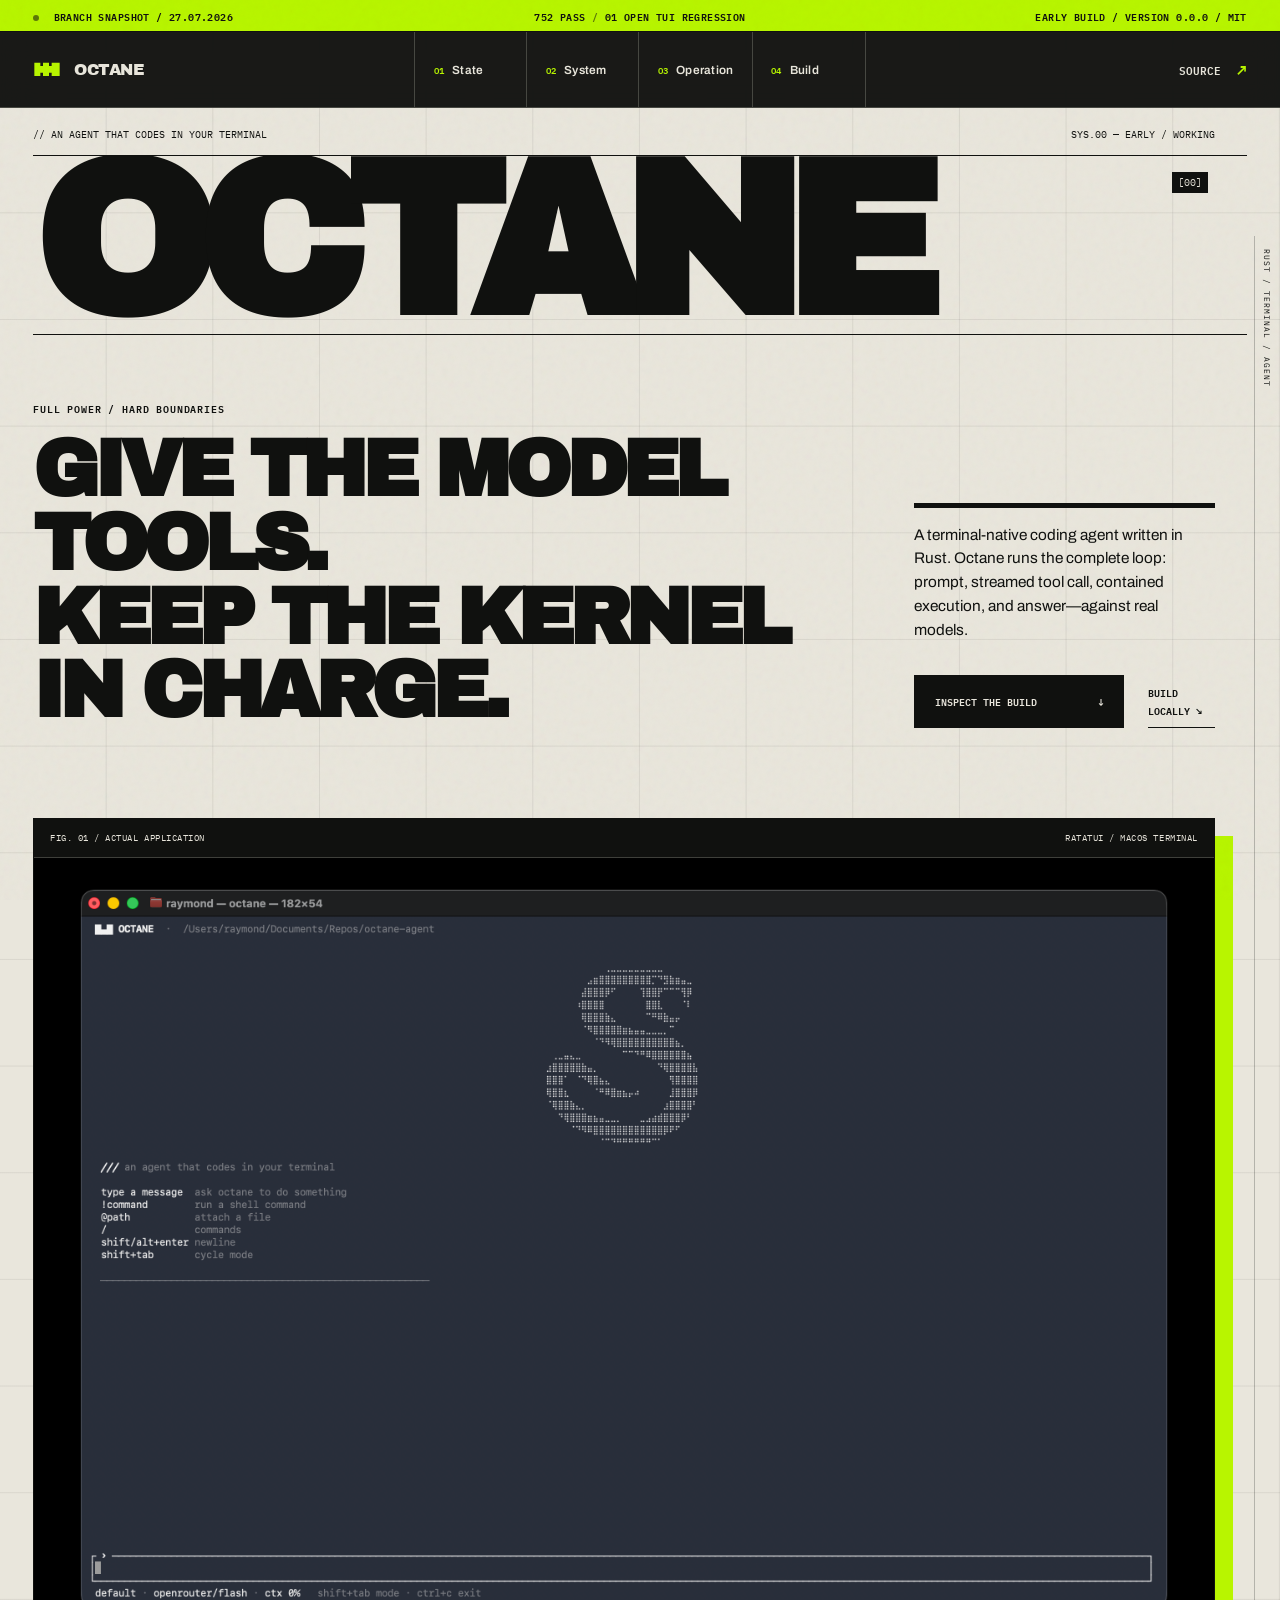
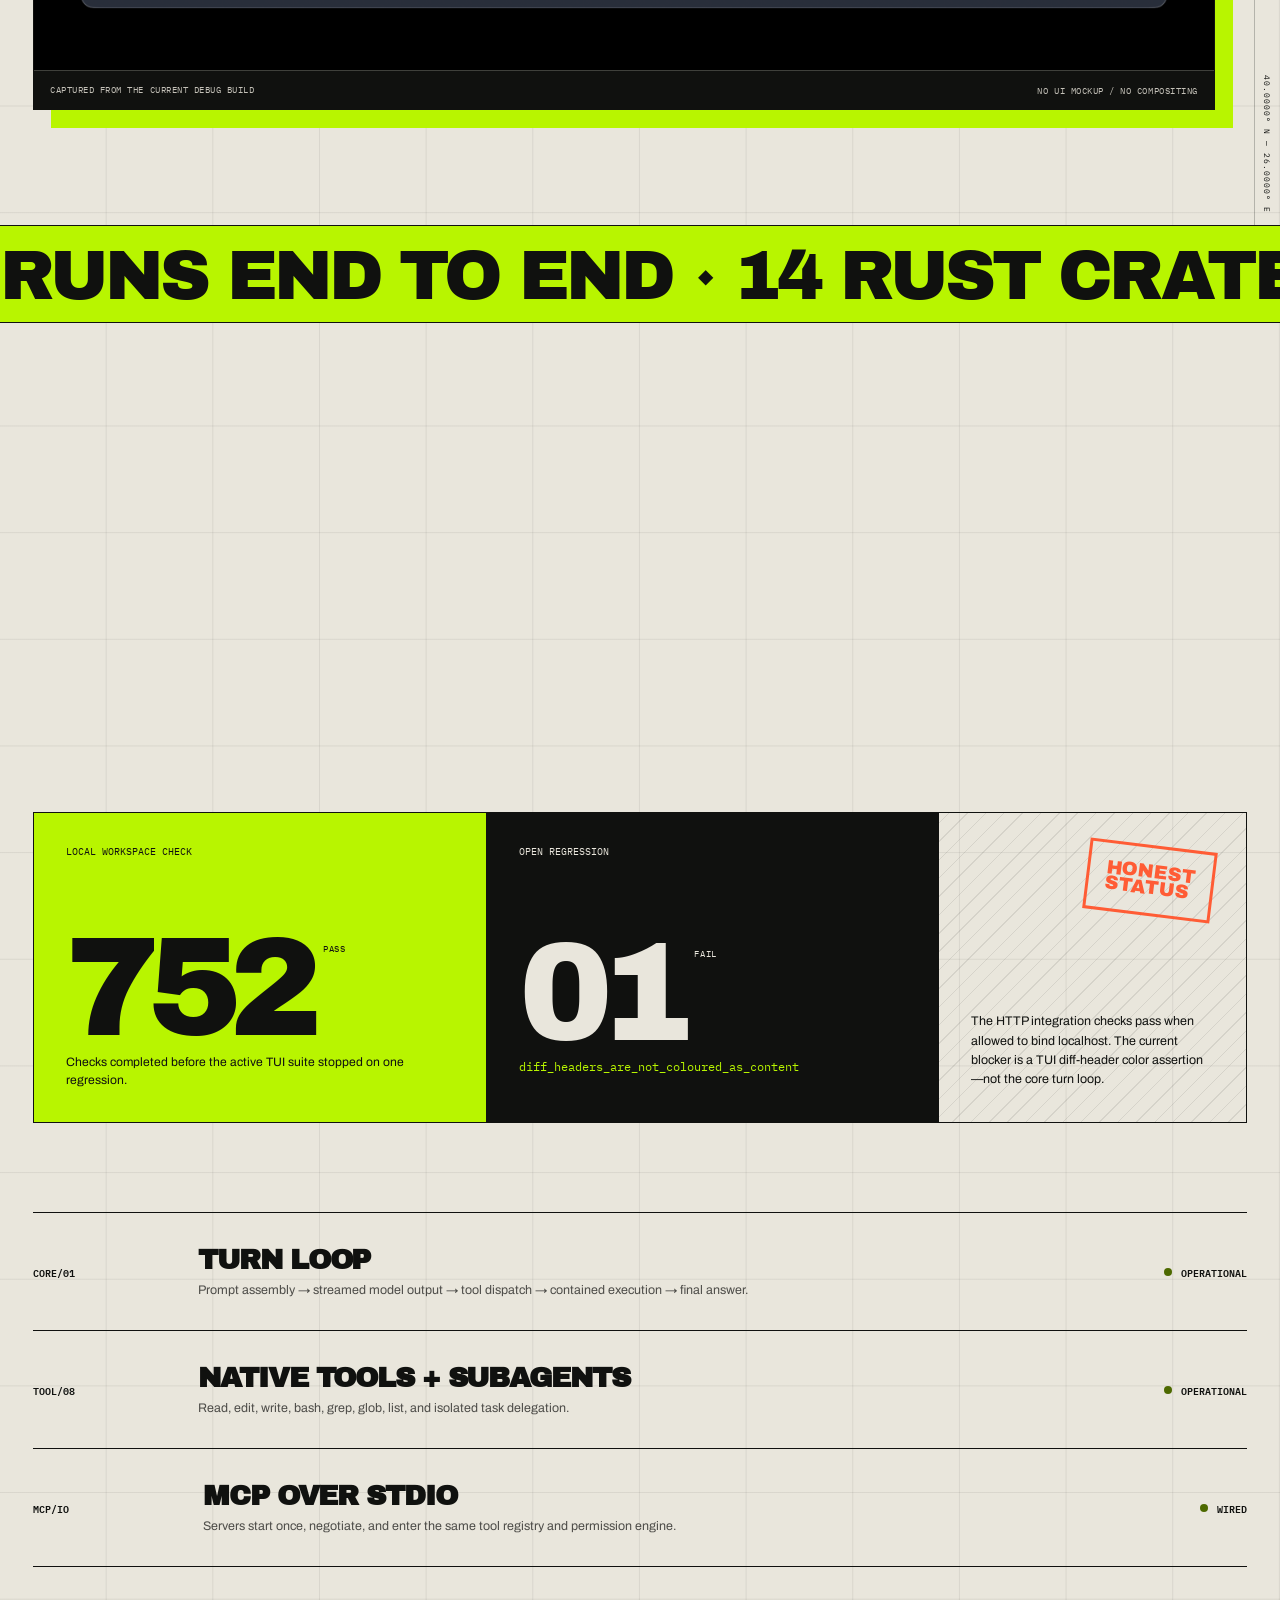
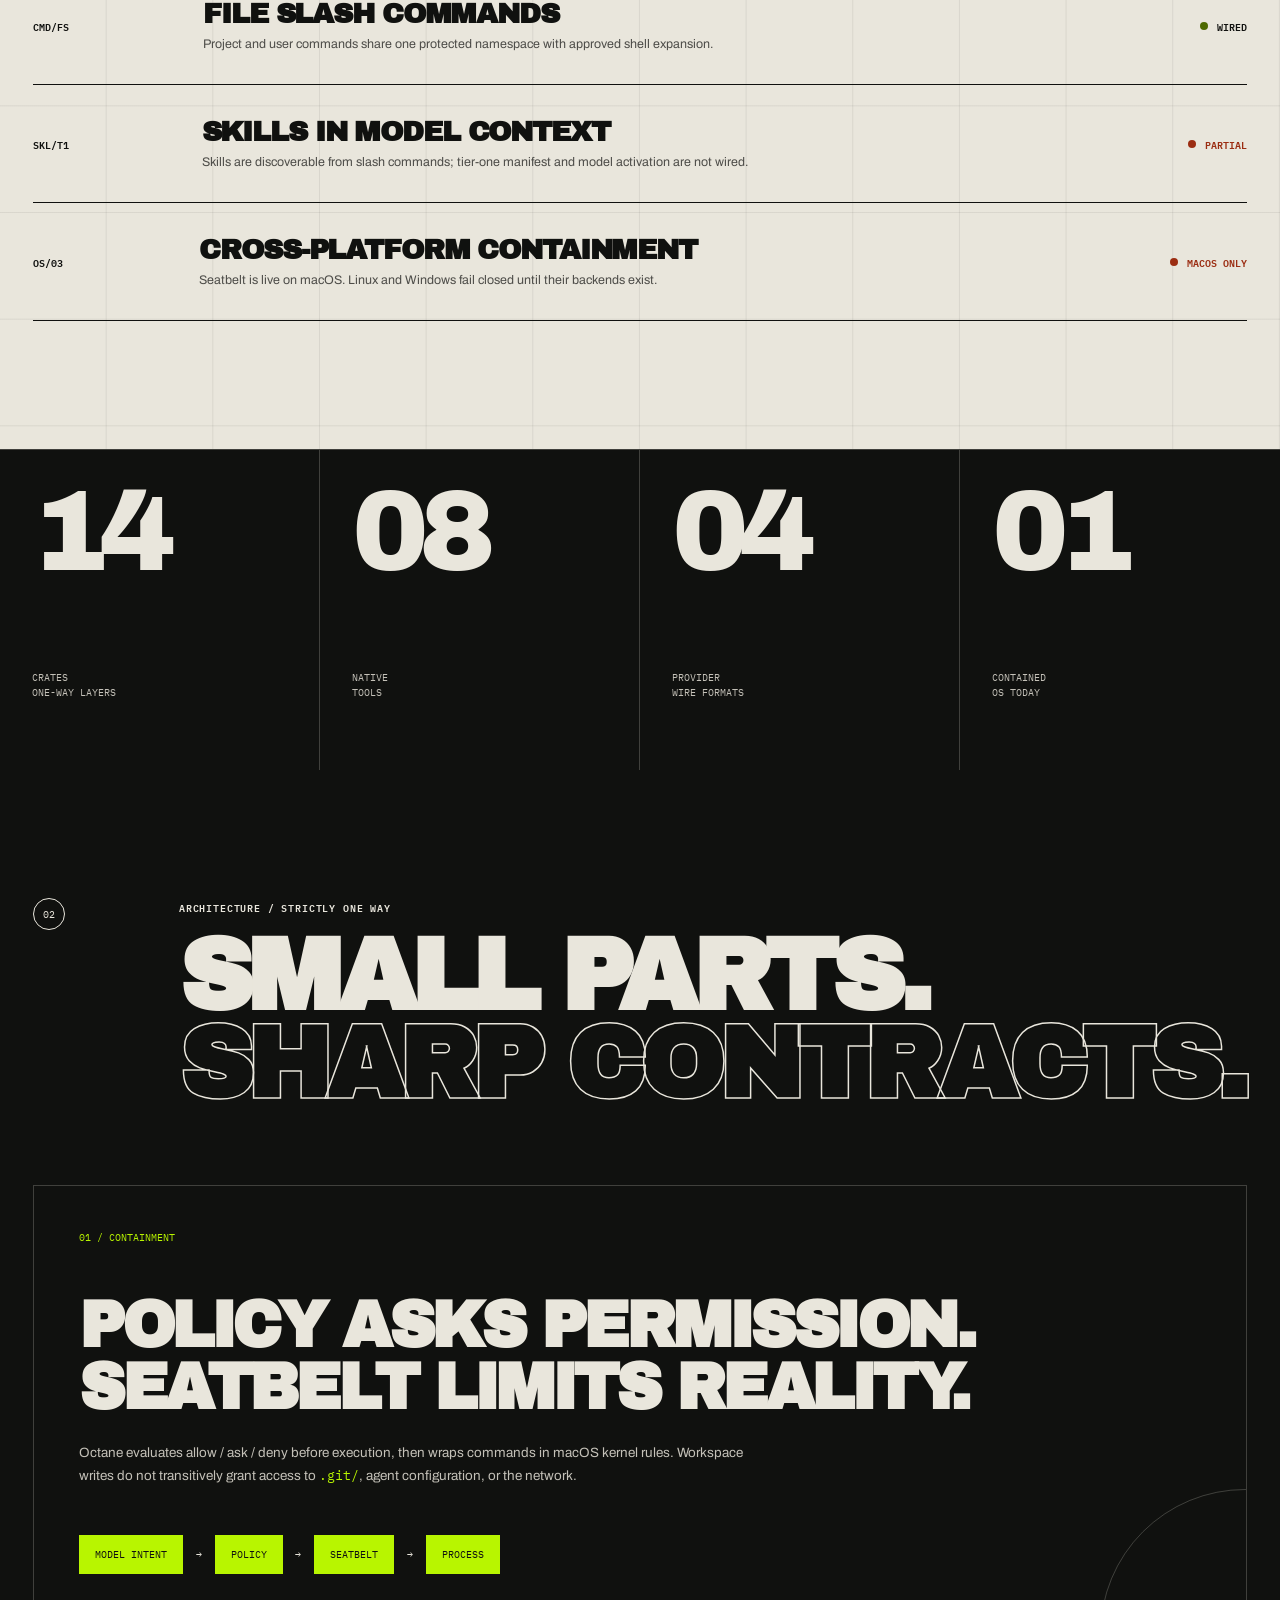
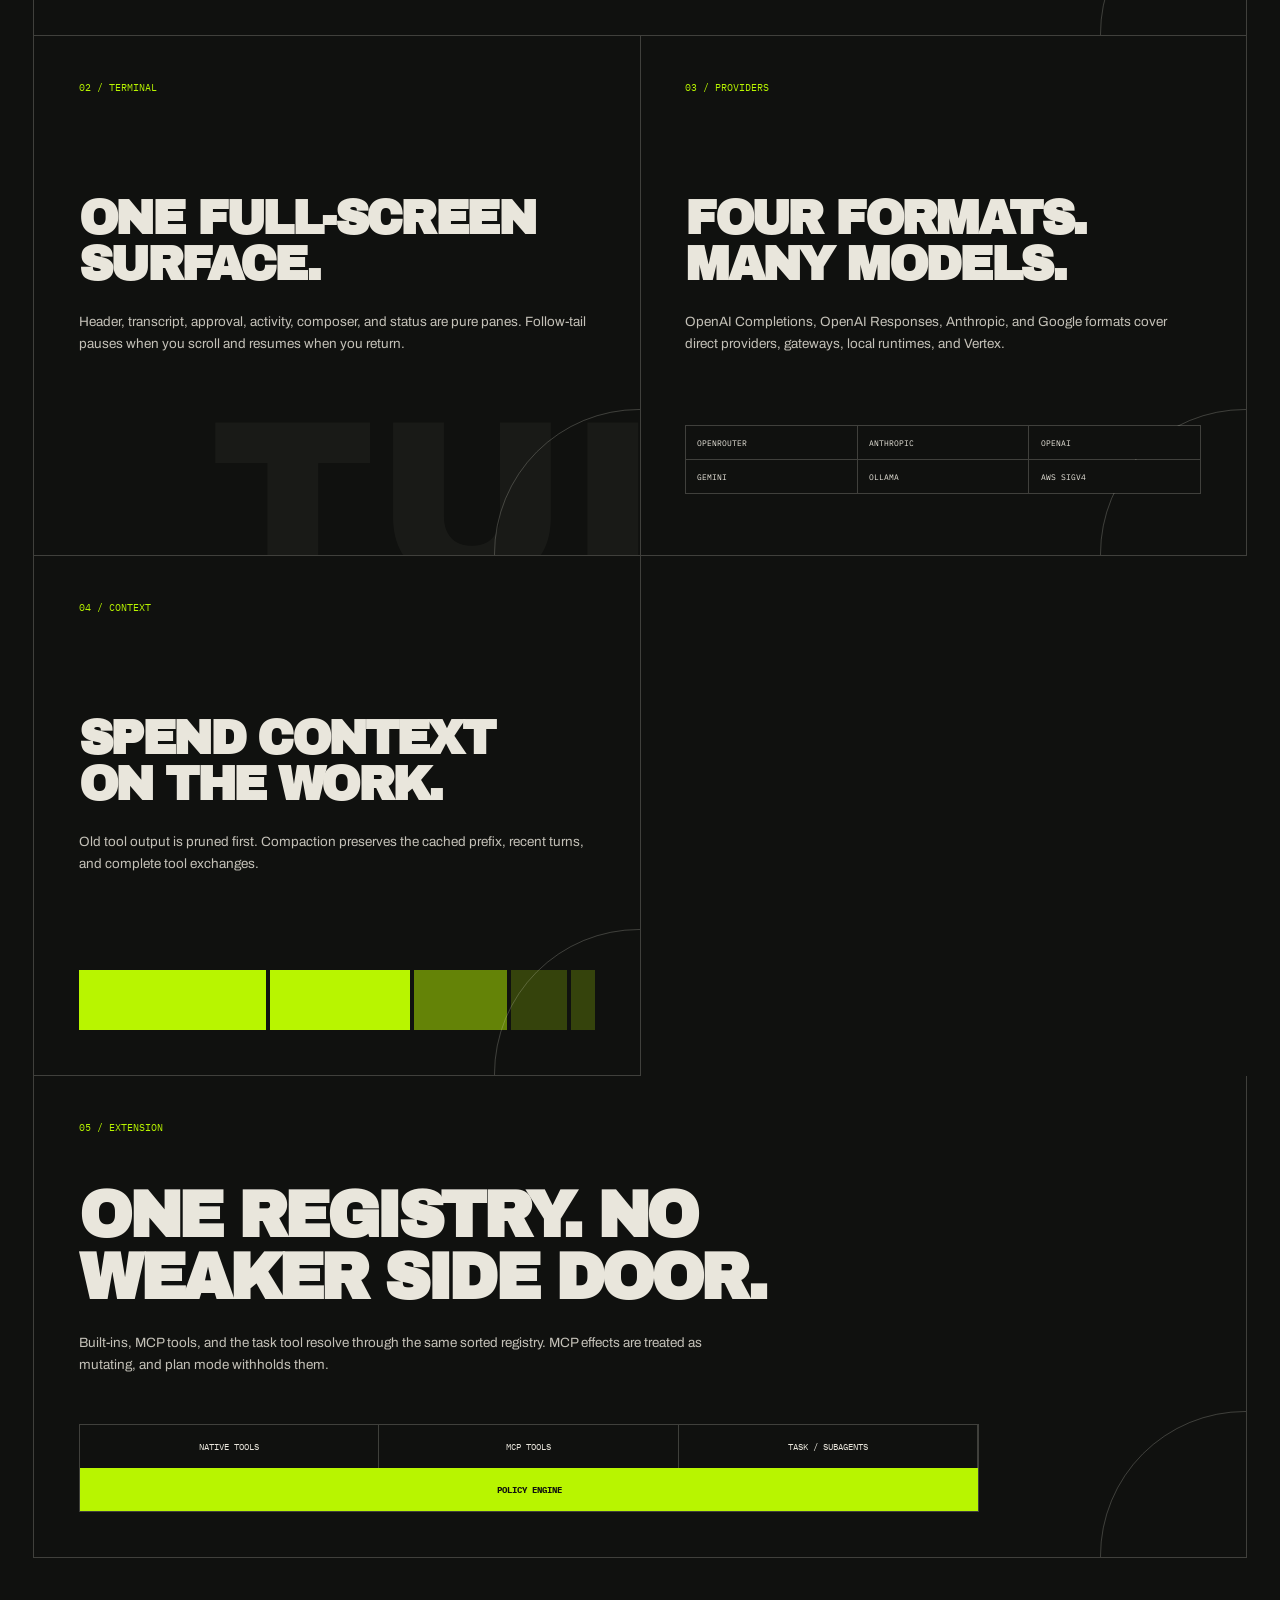
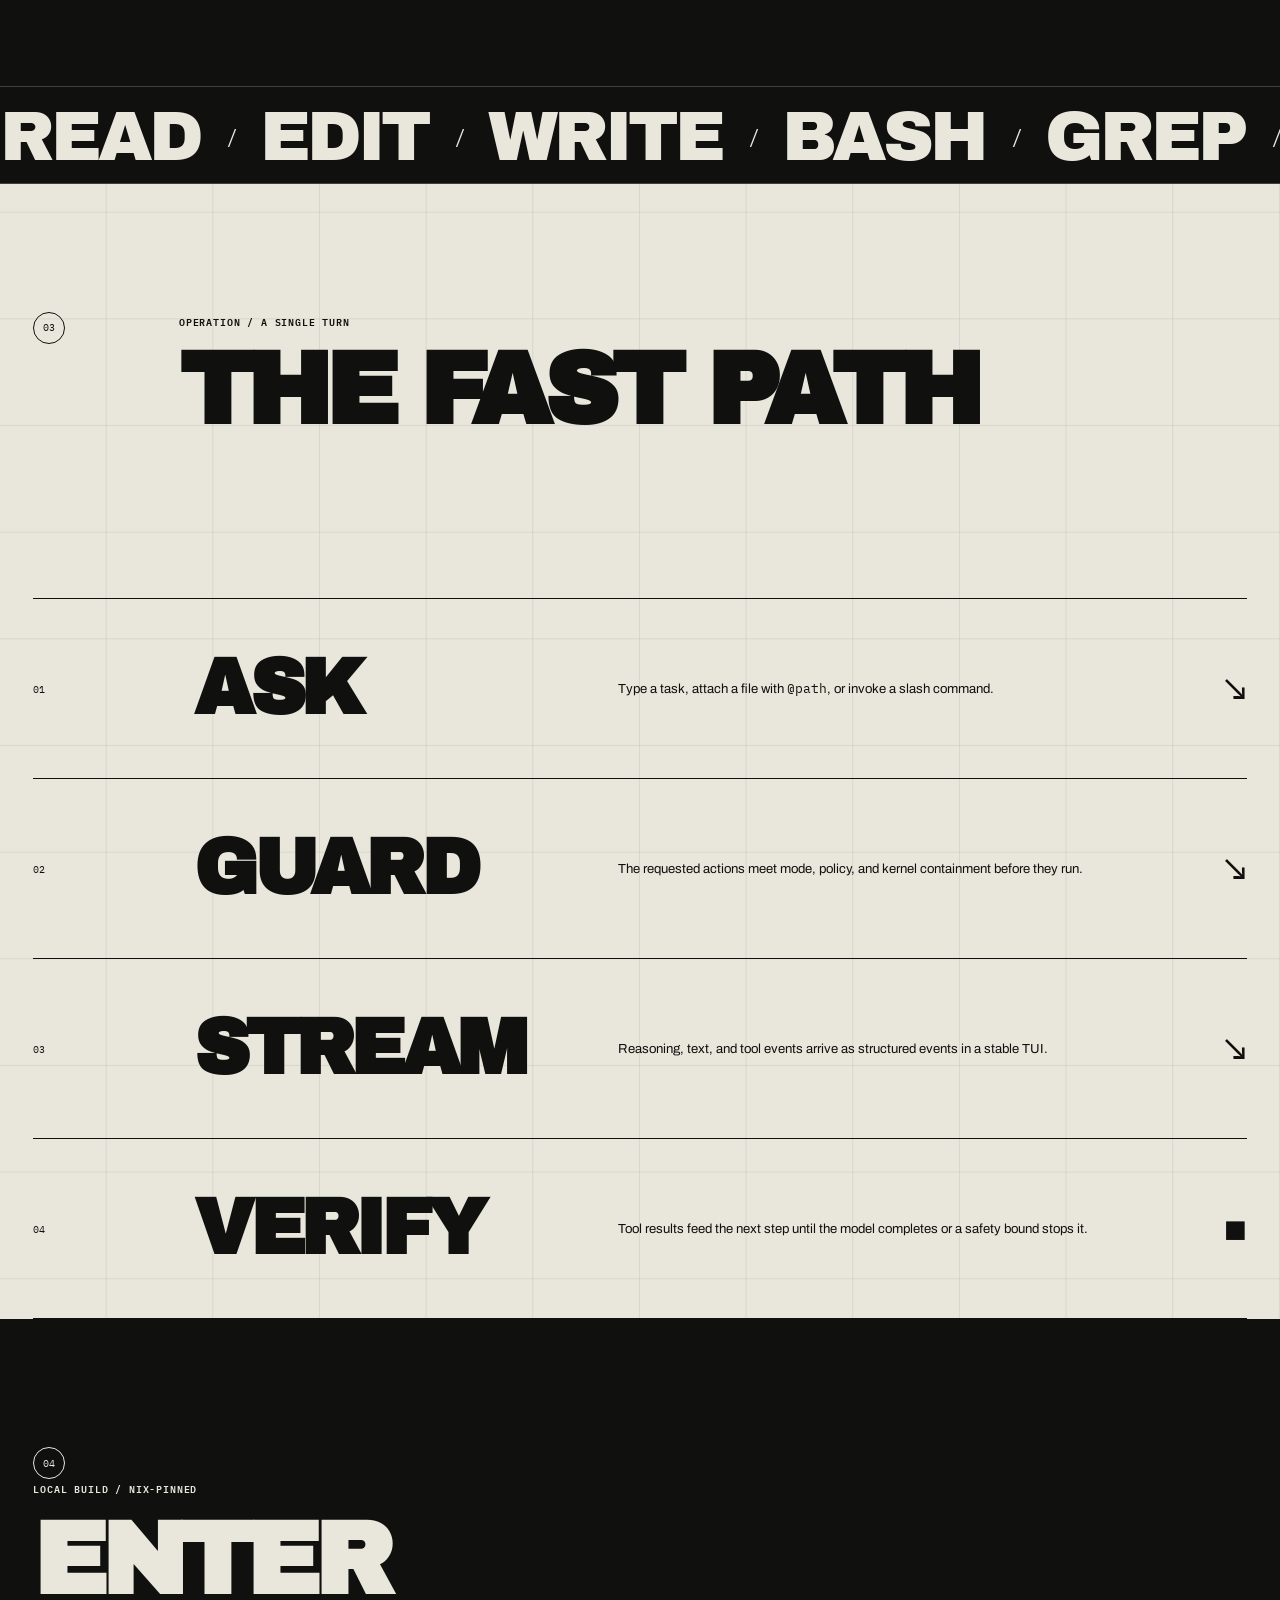
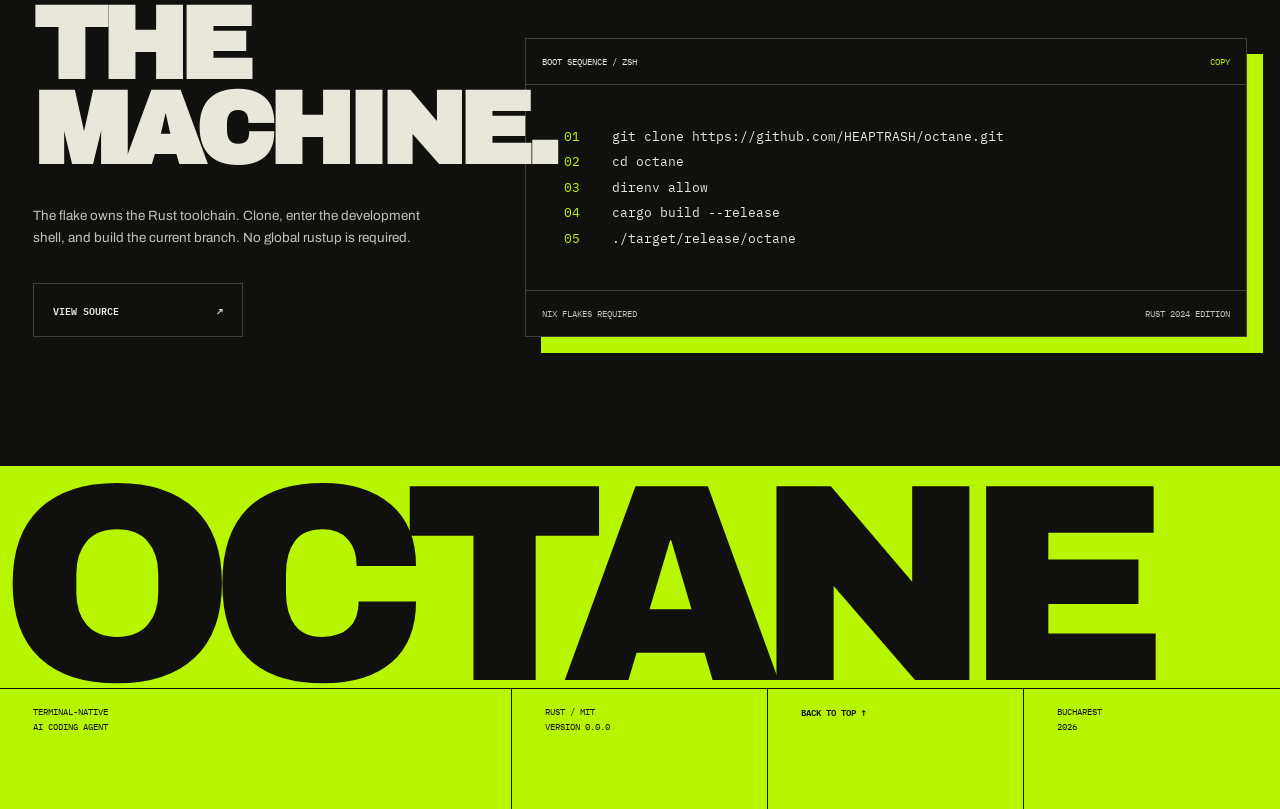
==== index.html @ fbc8bab5 "Deploy Octane website" ====
<!doctype html>
<html lang="en">
<head>
  <meta charset="utf-8">
  <meta name="viewport" content="width=device-width, initial-scale=1">
  <meta name="theme-color" content="#10110f">
  <meta name="description" content="Octane is a terminal-native AI coding agent in Rust: a streaming TUI, sandboxed tools, multi-provider models, MCP, and isolated subagents.">
  <title>OCTANE // Terminal coding agent</title>
  <link rel="icon" href="data:image/svg+xml,%3Csvg xmlns='http://www.w3.org/2000/svg' viewBox='0 0 32 32'%3E%3Crect width='32' height='32' fill='%2310110f'/%3E%3Cpath d='M5 7h7v4h3V7h7v4h5v14h-8v-4h-3v4H9v-4H5V7Z' fill='%23b8f500'/%3E%3C/svg%3E">
  <link rel="preconnect" href="https://fonts.googleapis.com">
  <link rel="preconnect" href="https://fonts.gstatic.com" crossorigin>
  <link href="https://fonts.googleapis.com/css2?family=Archivo+Black&family=Archivo:wght@400;500;600;700&family=IBM+Plex+Mono:wght@400;500;600&display=swap" rel="stylesheet">
  <link rel="stylesheet" href="styles.css">
</head>
<body>
  <a class="skip-link" href="#main">Skip to content</a>

  <div class="boot-screen" aria-hidden="true">
    <span>OCTANE</span>
    <span class="boot-count">00</span>
  </div>

  <div class="grain" aria-hidden="true"></div>
  <div class="crosshair" aria-hidden="true"></div>

  <div class="signal-bar">
    <p>
      <span class="signal-pulse" aria-hidden="true"></span>
      BRANCH SNAPSHOT / 27.07.2026
    </p>
    <p>752 PASS <span>/</span> 01 OPEN TUI REGRESSION</p>
    <p class="signal-wide">EARLY BUILD / VERSION 0.0.0 / MIT</p>
  </div>

  <header class="site-header">
    <a class="brand" href="#top" aria-label="Octane, back to top">
      <svg viewBox="0 0 42 28" aria-hidden="true">
        <path d="M2 4h9v5h4V4h9v5h4V4h12v20H28v-5h-4v5h-9v-5h-4v5H2V4Z"/>
      </svg>
      <span>OCTANE</span>
    </a>

    <button class="menu-button" type="button" aria-controls="site-nav" aria-expanded="false">
      <span>MENU</span>
      <span class="menu-icon" aria-hidden="true"></span>
    </button>

    <nav id="site-nav" class="site-nav" aria-label="Primary navigation">
      <a href="#state"><span>01</span> State</a>
      <a href="#system"><span>02</span> System</a>
      <a href="#operation"><span>03</span> Operation</a>
      <a href="#build"><span>04</span> Build</a>
    </nav>

    <a class="header-link magnetic" href="https://github.com/HEAPTRASH/octane" target="_blank" rel="noreferrer">
      SOURCE
      <span aria-hidden="true">↗</span>
    </a>
  </header>

  <main id="main">
    <section id="top" class="hero">
      <div class="hero-rail" aria-hidden="true">
        <span>RUST / TERMINAL / AGENT</span>
        <span>40.0000° N — 26.0000° E</span>
      </div>

      <div class="hero-topline reveal">
        <p>// AN AGENT THAT CODES IN YOUR TERMINAL</p>
        <p>SYS.00 — EARLY / WORKING</p>
      </div>

      <div class="hero-word-wrap" aria-label="Octane">
        <h1 class="hero-word" data-drift="0.10">OCTANE</h1>
        <span class="hero-index">[00]</span>
      </div>

      <div class="hero-grid">
        <div class="hero-statement reveal">
          <p class="eyebrow">FULL POWER / HARD BOUNDARIES</p>
          <h2>Give the model tools.<br>Keep the kernel in charge.</h2>
        </div>

        <div class="hero-copy reveal delay-1">
          <p>
            A terminal-native coding agent written in Rust. Octane runs the complete loop:
            prompt, streamed tool call, contained execution, and answer—against real models.
          </p>
          <div class="hero-actions">
            <a class="button button-solid magnetic" href="#state">
              INSPECT THE BUILD <span aria-hidden="true">↓</span>
            </a>
            <a class="text-link" href="#build">BUILD LOCALLY <span aria-hidden="true">↘</span></a>
          </div>
        </div>
      </div>

      <figure class="product-shot reveal delay-2" data-tilt>
        <div class="shot-topline">
          <span>FIG. 01 / ACTUAL APPLICATION</span>
          <span>RATATUI / MACOS TERMINAL</span>
        </div>
        <div class="shot-viewport">
          <img
            src="assets/octane-tui.png"
            width="2824"
            height="1944"
            alt="The real Octane full-screen terminal application, showing its wordmark, command hints, composer, current model, and context status."
          >
          <span class="scanline" aria-hidden="true"></span>
        </div>
        <figcaption>
          <span>CAPTURED FROM THE CURRENT DEBUG BUILD</span>
          <span>NO UI MOCKUP / NO COMPOSITING</span>
        </figcaption>
      </figure>
    </section>

    <div class="marquee marquee-acid" aria-label="Project highlights">
      <div class="marquee-track">
        <div class="marquee-set">
          <span>RUNS END TO END</span><i>◆</i>
          <span>14 RUST CRATES</span><i>◆</i>
          <span>8 NATIVE TOOLS</span><i>◆</i>
          <span>KERNEL CONTAINED</span><i>◆</i>
        </div>
        <div class="marquee-set" aria-hidden="true">
          <span>RUNS END TO END</span><i>◆</i>
          <span>14 RUST CRATES</span><i>◆</i>
          <span>8 NATIVE TOOLS</span><i>◆</i>
          <span>KERNEL CONTAINED</span><i>◆</i>
        </div>
      </div>
    </div>

    <section id="state" class="section state-section">
      <header class="section-heading reveal">
        <span class="section-number">01</span>
        <p class="eyebrow">CURRENT STATE / NOT A ROADMAP</p>
        <h2>What works<br><span>right now.</span></h2>
        <p class="heading-note">
          Source-inspected and locally checked on 27 July 2026.
          Early software, reported without sanding down the edges.
        </p>
      </header>

      <div class="verification-grid">
        <article class="test-block test-pass reveal">
          <p class="metric-label">LOCAL WORKSPACE CHECK</p>
          <p class="metric"><span data-count="752">752</span><sup>PASS</sup></p>
          <p>Checks completed before the active TUI suite stopped on one regression.</p>
        </article>
        <article class="test-block test-open reveal delay-1">
          <p class="metric-label">OPEN REGRESSION</p>
          <p class="metric"><span data-count="1">01</span><sup>FAIL</sup></p>
          <p><code>diff_headers_are_not_coloured_as_content</code></p>
        </article>
        <aside class="verification-note reveal delay-2">
          <span class="stamp">HONEST<br>STATUS</span>
          <p>
            The HTTP integration checks pass when allowed to bind localhost.
            The current blocker is a TUI diff-header color assertion—not the core turn loop.
          </p>
        </aside>
      </div>

      <div class="state-table">
        <div class="state-row reveal">
          <span class="state-code">CORE/01</span>
          <div>
            <h3>Turn loop</h3>
            <p>Prompt assembly → streamed model output → tool dispatch → contained execution → final answer.</p>
          </div>
          <span class="state-status ready">OPERATIONAL</span>
        </div>
        <div class="state-row reveal">
          <span class="state-code">TOOL/08</span>
          <div>
            <h3>Native tools + subagents</h3>
            <p>Read, edit, write, bash, grep, glob, list, and isolated task delegation.</p>
          </div>
          <span class="state-status ready">OPERATIONAL</span>
        </div>
        <div class="state-row reveal">
          <span class="state-code">MCP/IO</span>
          <div>
            <h3>MCP over stdio</h3>
            <p>Servers start once, negotiate, and enter the same tool registry and permission engine.</p>
          </div>
          <span class="state-status ready">WIRED</span>
        </div>
        <div class="state-row reveal">
          <span class="state-code">CMD/FS</span>
          <div>
            <h3>File slash commands</h3>
            <p>Project and user commands share one protected namespace with approved shell expansion.</p>
          </div>
          <span class="state-status ready">WIRED</span>
        </div>
        <div class="state-row reveal">
          <span class="state-code">SKL/T1</span>
          <div>
            <h3>Skills in model context</h3>
            <p>Skills are discoverable from slash commands; tier-one manifest and model activation are not wired.</p>
          </div>
          <span class="state-status partial">PARTIAL</span>
        </div>
        <div class="state-row reveal">
          <span class="state-code">OS/03</span>
          <div>
            <h3>Cross-platform containment</h3>
            <p>Seatbelt is live on macOS. Linux and Windows fail closed until their backends exist.</p>
          </div>
          <span class="state-status partial">MACOS ONLY</span>
        </div>
      </div>
    </section>

    <section class="numbers" aria-label="Project numbers">
      <div class="number-cell reveal">
        <span>14</span>
        <p>CRATES<br>ONE-WAY LAYERS</p>
      </div>
      <div class="number-cell reveal delay-1">
        <span>08</span>
        <p>NATIVE<br>TOOLS</p>
      </div>
      <div class="number-cell reveal delay-2">
        <span>04</span>
        <p>PROVIDER<br>WIRE FORMATS</p>
      </div>
      <div class="number-cell reveal delay-3">
        <span>01</span>
        <p>CONTAINED<br>OS TODAY</p>
      </div>
    </section>

    <section id="system" class="section system-section">
      <header class="section-heading section-heading-light reveal">
        <span class="section-number">02</span>
        <p class="eyebrow">ARCHITECTURE / STRICTLY ONE WAY</p>
        <h2>Small parts.<br><span>Sharp contracts.</span></h2>
      </header>

      <div class="system-grid">
        <article class="system-card system-card-wide reveal">
          <div class="card-index">01 / CONTAINMENT</div>
          <h3>Policy asks permission.<br>Seatbelt limits reality.</h3>
          <p>
            Octane evaluates allow / ask / deny before execution, then wraps commands in
            macOS kernel rules. Workspace writes do not transitively grant access to
            <code>.git/</code>, agent configuration, or the network.
          </p>
          <div class="boundary-diagram" aria-label="Policy and containment boundary">
            <span>MODEL INTENT</span>
            <i>→</i>
            <span>POLICY</span>
            <i>→</i>
            <span>SEATBELT</span>
            <i>→</i>
            <span>PROCESS</span>
          </div>
        </article>

        <article class="system-card reveal delay-1">
          <div class="card-index">02 / TERMINAL</div>
          <h3>One full-screen surface.</h3>
          <p>
            Header, transcript, approval, activity, composer, and status are pure panes.
            Follow-tail pauses when you scroll and resumes when you return.
          </p>
          <span class="card-mark">TUI</span>
        </article>

        <article class="system-card reveal delay-2">
          <div class="card-index">03 / PROVIDERS</div>
          <h3>Four formats. Many models.</h3>
          <p>
            OpenAI Completions, OpenAI Responses, Anthropic, and Google formats cover
            direct providers, gateways, local runtimes, and Vertex.
          </p>
          <ul class="micro-list">
            <li>OPENROUTER</li><li>ANTHROPIC</li><li>OPENAI</li>
            <li>GEMINI</li><li>OLLAMA</li><li>AWS SIGV4</li>
          </ul>
        </article>

        <article class="system-card reveal">
          <div class="card-index">04 / CONTEXT</div>
          <h3>Spend context on the work.</h3>
          <p>
            Old tool output is pruned first. Compaction preserves the cached prefix,
            recent turns, and complete tool exchanges.
          </p>
          <div class="context-meter" aria-hidden="true">
            <span></span><span></span><span></span><span></span><span></span>
          </div>
        </article>

        <article class="system-card system-card-wide reveal delay-1">
          <div class="card-index">05 / EXTENSION</div>
          <h3>One registry. No weaker side door.</h3>
          <p>
            Built-ins, MCP tools, and the task tool resolve through the same sorted registry.
            MCP effects are treated as mutating, and plan mode withholds them.
          </p>
          <div class="registry-stack" aria-hidden="true">
            <span>NATIVE TOOLS</span>
            <span>MCP TOOLS</span>
            <span>TASK / SUBAGENTS</span>
            <strong>POLICY ENGINE</strong>
          </div>
        </article>
      </div>
    </section>

    <div class="marquee marquee-dark" aria-label="Native tools">
      <div class="marquee-track marquee-reverse">
        <div class="marquee-set">
          <span>READ</span><i>/</i><span>EDIT</span><i>/</i><span>WRITE</span><i>/</i>
          <span>BASH</span><i>/</i><span>GREP</span><i>/</i><span>GLOB</span><i>/</i>
          <span>LIST</span><i>/</i><span>TASK</span><i>/</i>
        </div>
        <div class="marquee-set" aria-hidden="true">
          <span>READ</span><i>/</i><span>EDIT</span><i>/</i><span>WRITE</span><i>/</i>
          <span>BASH</span><i>/</i><span>GREP</span><i>/</i><span>GLOB</span><i>/</i>
          <span>LIST</span><i>/</i><span>TASK</span><i>/</i>
        </div>
      </div>
    </div>

    <section id="operation" class="section operation-section">
      <header class="section-heading reveal">
        <span class="section-number">03</span>
        <p class="eyebrow">OPERATION / A SINGLE TURN</p>
        <h2>The fast path<br><span>stays visible.</span></h2>
      </header>

      <ol class="operation-list">
        <li class="operation-item reveal">
          <span class="operation-number">01</span>
          <h3>ASK</h3>
          <p>Type a task, attach a file with <code>@path</code>, or invoke a slash command.</p>
          <span class="operation-glyph" aria-hidden="true">↘</span>
        </li>
        <li class="operation-item reveal delay-1">
          <span class="operation-number">02</span>
          <h3>GUARD</h3>
          <p>The requested actions meet mode, policy, and kernel containment before they run.</p>
          <span class="operation-glyph" aria-hidden="true">↘</span>
        </li>
        <li class="operation-item reveal delay-2">
          <span class="operation-number">03</span>
          <h3>STREAM</h3>
          <p>Reasoning, text, and tool events arrive as structured events in a stable TUI.</p>
          <span class="operation-glyph" aria-hidden="true">↘</span>
        </li>
        <li class="operation-item reveal delay-3">
          <span class="operation-number">04</span>
          <h3>VERIFY</h3>
          <p>Tool results feed the next step until the model completes or a safety bound stops it.</p>
          <span class="operation-glyph" aria-hidden="true">■</span>
        </li>
      </ol>
    </section>

    <section id="build" class="section build-section">
      <div class="build-copy reveal">
        <span class="section-number">04</span>
        <p class="eyebrow">LOCAL BUILD / NIX-PINNED</p>
        <h2>Enter the<br>machine.</h2>
        <p>
          The flake owns the Rust toolchain. Clone, enter the development shell,
          and build the current branch. No global rustup is required.
        </p>
        <a class="button button-outline magnetic" href="https://github.com/HEAPTRASH/octane" target="_blank" rel="noreferrer">
          VIEW SOURCE <span aria-hidden="true">↗</span>
        </a>
      </div>

      <div class="command-panel reveal delay-1">
        <div class="command-panel-head">
          <span>BOOT SEQUENCE / ZSH</span>
          <button class="copy-button" type="button" data-copy="git clone https://github.com/HEAPTRASH/octane.git&#10;cd octane&#10;direnv allow&#10;cargo build --release&#10;./target/release/octane">
            COPY
          </button>
        </div>
        <pre><code><span>01</span> git clone https://github.com/HEAPTRASH/octane.git
<span>02</span> cd octane
<span>03</span> direnv allow
<span>04</span> cargo build --release
<span>05</span> ./target/release/octane</code></pre>
        <div class="command-panel-foot">
          <span>NIX FLAKES REQUIRED</span>
          <span>RUST 2024 EDITION</span>
        </div>
      </div>
    </section>
  </main>

  <footer class="site-footer">
    <div class="footer-word" data-drift="-0.06" aria-hidden="true">OCTANE</div>
    <div class="footer-grid">
      <p>TERMINAL-NATIVE<br>AI CODING AGENT</p>
      <p>RUST / MIT<br>VERSION 0.0.0</p>
      <a href="#top">BACK TO TOP ↑</a>
      <p>BUCHAREST<br>2026</p>
    </div>
  </footer>

  <script src="script.js"></script>
</body>
</html>
---- styles.css ----
:root {
  --ink: #10110f;
  --ink-soft: #191a17;
  --paper: #e9e6dc;
  --paper-dim: #c4c1b8;
  --acid: #b8f500;
  --orange: #ff5c35;
  --line: rgba(16, 17, 15, 0.24);
  --line-light: rgba(233, 230, 220, 0.22);
  --sans: "Archivo", "Arial Narrow", "Helvetica Neue", Arial, sans-serif;
  --display: "Archivo Black", Impact, "Arial Black", sans-serif;
  --mono: "IBM Plex Mono", "SFMono-Regular", Consolas, monospace;
  --page-pad: clamp(1rem, 2.6vw, 2.75rem);
  --ease-out: cubic-bezier(0.16, 1, 0.3, 1);
}

* {
  box-sizing: border-box;
}

html {
  background: var(--ink);
  color: var(--ink);
  scroll-behavior: smooth;
  scrollbar-color: var(--acid) var(--ink);
}

body {
  margin: 0;
  min-width: 320px;
  overflow-x: hidden;
  background:
    linear-gradient(90deg, transparent calc(100% - 1px), rgba(16, 17, 15, 0.075) 1px),
    linear-gradient(transparent calc(100% - 1px), rgba(16, 17, 15, 0.075) 1px),
    var(--paper);
  background-size: 8.333vw 100%, 100% 8.333vw, auto;
  font-family: var(--sans);
  -webkit-font-smoothing: antialiased;
}

body::selection {
  color: var(--ink);
  background: var(--acid);
}

body.menu-open {
  overflow: hidden;
}

a {
  color: inherit;
  text-decoration: none;
}

button,
a {
  -webkit-tap-highlight-color: transparent;
}

button {
  color: inherit;
  font: inherit;
}

img {
  display: block;
  max-width: 100%;
}

code,
pre {
  font-family: var(--mono);
}

.skip-link {
  position: fixed;
  z-index: 1000;
  top: 0;
  left: 0;
  padding: 0.8rem 1rem;
  color: var(--ink);
  background: var(--acid);
  transform: translateY(-120%);
}

.skip-link:focus {
  transform: translateY(0);
}

.grain {
  position: fixed;
  z-index: 200;
  inset: 0;
  pointer-events: none;
  opacity: 0.055;
  background-image: url("data:image/svg+xml,%3Csvg viewBox='0 0 160 160' xmlns='http://www.w3.org/2000/svg'%3E%3Cfilter id='n'%3E%3CfeTurbulence type='fractalNoise' baseFrequency='.85' numOctaves='4' stitchTiles='stitch'/%3E%3C/filter%3E%3Crect width='100%25' height='100%25' filter='url(%23n)' opacity='.8'/%3E%3C/svg%3E");
  mix-blend-mode: multiply;
}

.crosshair {
  position: fixed;
  z-index: 199;
  width: 42px;
  height: 42px;
  pointer-events: none;
  border: 1px solid rgba(184, 245, 0, 0.65);
  border-radius: 50%;
  opacity: 0;
  transform: translate(-50%, -50%);
  transition: width 180ms ease, height 180ms ease, opacity 200ms ease;
}

.crosshair::before,
.crosshair::after {
  position: absolute;
  content: "";
  background: rgba(184, 245, 0, 0.65);
}

.crosshair::before {
  top: 50%;
  left: -7px;
  width: calc(100% + 14px);
  height: 1px;
}

.crosshair::after {
  top: -7px;
  left: 50%;
  width: 1px;
  height: calc(100% + 14px);
}

@media (pointer: fine) {
  .crosshair.is-visible {
    opacity: 1;
  }

  .crosshair.is-active {
    width: 60px;
    height: 60px;
  }
}

.boot-screen {
  position: fixed;
  z-index: 999;
  inset: 0;
  display: flex;
  align-items: flex-end;
  justify-content: space-between;
  padding: var(--page-pad);
  color: var(--paper);
  background: var(--ink);
  font-family: var(--display);
  font-size: clamp(2rem, 7vw, 7rem);
  line-height: 0.8;
  transition: clip-path 900ms var(--ease-out) 250ms;
  clip-path: inset(0);
}

.boot-screen.is-done {
  pointer-events: none;
  clip-path: inset(0 0 100% 0);
}

.boot-count {
  color: var(--acid);
  font-family: var(--mono);
  font-size: clamp(1rem, 2vw, 2rem);
}

.signal-bar {
  position: relative;
  z-index: 30;
  display: grid;
  grid-template-columns: 1fr 1fr 1fr;
  align-items: center;
  min-height: 32px;
  padding: 0 var(--page-pad);
  color: var(--ink);
  background: var(--acid);
  border-bottom: 1px solid var(--ink);
  font-family: var(--mono);
  font-size: 0.63rem;
  font-weight: 600;
  letter-spacing: 0.04em;
}

.signal-bar p {
  margin: 0;
}

.signal-bar p:nth-child(2) {
  text-align: center;
}

.signal-bar p:last-child {
  text-align: right;
}

.signal-bar span {
  opacity: 0.55;
}

.signal-pulse {
  display: inline-block;
  width: 6px;
  height: 6px;
  margin-right: 0.5rem;
  background: var(--ink);
  border-radius: 50%;
  animation: pulse 1.5s ease-in-out infinite;
}

@keyframes pulse {
  50% { opacity: 0.25; }
}

.site-header {
  position: sticky;
  z-index: 100;
  top: 0;
  display: grid;
  grid-template-columns: 1fr auto 1fr;
  align-items: stretch;
  min-height: 76px;
  color: var(--paper);
  background: rgba(16, 17, 15, 0.96);
  border-bottom: 1px solid var(--line-light);
  backdrop-filter: blur(14px);
}

.brand {
  display: flex;
  align-items: center;
  gap: 0.8rem;
  width: max-content;
  padding: 0 var(--page-pad);
  font-family: var(--display);
  font-size: 1rem;
  letter-spacing: -0.03em;
}

.brand svg {
  width: 28px;
  fill: var(--acid);
}

.site-nav {
  display: flex;
  border-right: 1px solid var(--line-light);
  border-left: 1px solid var(--line-light);
}

.site-nav a {
  display: flex;
  align-items: center;
  gap: 0.5rem;
  min-width: 112px;
  padding: 0 1.15rem;
  border-right: 1px solid var(--line-light);
  font-size: 0.74rem;
  font-weight: 600;
  letter-spacing: 0.02em;
  transition: color 180ms ease, background 180ms ease;
}

.site-nav a:last-child {
  border-right: 0;
}

.site-nav a span {
  color: var(--acid);
  font-family: var(--mono);
  font-size: 0.58rem;
}

.site-nav a:hover,
.site-nav a:focus-visible {
  color: var(--ink);
  background: var(--acid);
  outline: 0;
}

.site-nav a:hover span,
.site-nav a:focus-visible span {
  color: var(--ink);
}

.header-link {
  display: flex;
  align-items: center;
  justify-content: flex-end;
  gap: 1rem;
  padding: 0 var(--page-pad);
  font-family: var(--mono);
  font-size: 0.68rem;
  font-weight: 600;
}

.header-link span {
  color: var(--acid);
  font-size: 1rem;
}

.menu-button {
  display: none;
  border: 0;
  background: transparent;
}

.hero {
  position: relative;
  padding: 0 var(--page-pad) clamp(4rem, 9vw, 9rem);
}

.hero-rail {
  position: absolute;
  z-index: 1;
  top: 8rem;
  right: 0;
  bottom: 0;
  display: flex;
  justify-content: space-between;
  writing-mode: vertical-rl;
  padding: 0.8rem 0.45rem;
  border-left: 1px solid var(--line);
  font-family: var(--mono);
  font-size: 0.52rem;
  letter-spacing: 0.12em;
}

.hero-topline {
  display: flex;
  justify-content: space-between;
  padding: 1.25rem 2rem 0.85rem 0;
  border-bottom: 1px solid var(--ink);
  font-family: var(--mono);
  font-size: 0.62rem;
}

.hero-topline p {
  margin: 0;
}

.hero-word-wrap {
  position: relative;
  overflow: hidden;
  padding-right: 2rem;
  border-bottom: 1px solid var(--ink);
}

.hero-word {
  margin: -0.06em 0 -0.04em;
  color: var(--ink);
  font-family: var(--display);
  font-size: clamp(5.3rem, 17vw, 18rem);
  font-weight: 900;
  line-height: 0.92;
  letter-spacing: -0.085em;
  white-space: nowrap;
  will-change: transform;
}

.hero-index {
  position: absolute;
  top: 1rem;
  right: 2.4rem;
  padding: 0.25rem 0.4rem;
  color: var(--paper);
  background: var(--ink);
  font-family: var(--mono);
  font-size: 0.6rem;
}

.hero-grid {
  display: grid;
  grid-template-columns: minmax(0, 1.45fr) minmax(280px, 0.55fr);
  gap: clamp(2rem, 7vw, 8rem);
  align-items: end;
  padding: clamp(2rem, 5vw, 5rem) 2rem clamp(3rem, 7vw, 7rem) 0;
}

.eyebrow {
  margin: 0 0 1rem;
  font-family: var(--mono);
  font-size: 0.65rem;
  font-weight: 600;
  letter-spacing: 0.08em;
}

.hero-statement h2,
.section-heading h2,
.build-copy h2 {
  margin: 0;
  font-family: var(--display);
  font-weight: 900;
  letter-spacing: -0.065em;
  text-transform: uppercase;
}

.hero-statement h2 {
  max-width: 950px;
  font-size: clamp(2.5rem, 6.2vw, 6.5rem);
  line-height: 0.93;
}

.hero-copy {
  padding-top: 1rem;
  border-top: 5px solid var(--ink);
}

.hero-copy > p {
  margin: 0 0 2rem;
  font-size: clamp(0.95rem, 1.2vw, 1.2rem);
  line-height: 1.55;
}

.hero-actions {
  display: flex;
  align-items: center;
  gap: 1.5rem;
}

.button {
  display: inline-flex;
  align-items: center;
  justify-content: space-between;
  gap: 2rem;
  min-width: 210px;
  padding: 1.05rem 1.2rem;
  border: 1px solid var(--ink);
  font-family: var(--mono);
  font-size: 0.65rem;
  font-weight: 600;
  transition: color 200ms ease, background 200ms ease, transform 200ms ease;
}

.button-solid {
  color: var(--paper);
  background: var(--ink);
}

.button:hover,
.button:focus-visible {
  color: var(--ink);
  background: var(--acid);
  outline: 0;
}

.text-link {
  padding: 0.5rem 0;
  border-bottom: 1px solid var(--ink);
  font-family: var(--mono);
  font-size: 0.64rem;
  font-weight: 600;
}

.product-shot {
  position: relative;
  z-index: 2;
  margin: 0 2rem 0 0;
  color: var(--paper);
  background: var(--ink);
  border: 1px solid var(--ink);
  box-shadow: 18px 18px 0 var(--acid);
  transform-style: preserve-3d;
  transition: transform 450ms var(--ease-out);
}

.shot-topline,
.product-shot figcaption {
  display: flex;
  justify-content: space-between;
  gap: 1rem;
  padding: 0.85rem 1rem;
  font-family: var(--mono);
  font-size: 0.55rem;
  letter-spacing: 0.06em;
}

.shot-topline {
  border-bottom: 1px solid var(--line-light);
}

.product-shot figcaption {
  color: var(--paper-dim);
  border-top: 1px solid var(--line-light);
}

.shot-viewport {
  position: relative;
  overflow: hidden;
  background: #000;
}

.shot-viewport img {
  width: 100%;
  height: auto;
}

.scanline {
  position: absolute;
  top: -15%;
  right: 0;
  left: 0;
  height: 14%;
  pointer-events: none;
  opacity: 0.25;
  background: linear-gradient(transparent, var(--acid), transparent);
  mix-blend-mode: screen;
  animation: scan 5s linear infinite 1.2s;
}

@keyframes scan {
  to { transform: translateY(850%); }
}

.marquee {
  overflow: hidden;
  border-top: 1px solid var(--ink);
  border-bottom: 1px solid var(--ink);
}

.marquee-acid {
  color: var(--ink);
  background: var(--acid);
}

.marquee-dark {
  color: var(--paper);
  background: var(--ink);
  border-color: var(--line-light);
}

.marquee-track {
  display: flex;
  width: max-content;
  animation: marquee 26s linear infinite;
}

.marquee-reverse {
  animation-direction: reverse;
  animation-duration: 34s;
}

.marquee-set {
  display: flex;
  align-items: center;
  flex-shrink: 0;
  gap: clamp(1.2rem, 2vw, 2.4rem);
  padding: 1.1rem clamp(1.2rem, 2vw, 2.4rem) 0.9rem 0;
  font-family: var(--display);
  font-size: clamp(2rem, 5.5vw, 6rem);
  line-height: 0.9;
  letter-spacing: -0.055em;
  white-space: nowrap;
}

.marquee-set i {
  font-family: var(--mono);
  font-size: 0.28em;
  font-style: normal;
}

@keyframes marquee {
  to { transform: translateX(-50%); }
}

.section {
  padding: clamp(5rem, 10vw, 10rem) var(--page-pad);
}

.section-heading {
  position: relative;
  display: grid;
  grid-template-columns: 0.12fr 0.88fr;
  padding-bottom: clamp(3rem, 6vw, 6rem);
}

.section-number {
  display: inline-flex;
  align-items: center;
  justify-content: center;
  width: 2rem;
  height: 2rem;
  border: 1px solid currentColor;
  border-radius: 50%;
  font-family: var(--mono);
  font-size: 0.62rem;
}

.section-heading .eyebrow {
  align-self: center;
}

.section-heading h2 {
  grid-column: 2;
  font-size: clamp(3.2rem, 8vw, 9rem);
  line-height: 0.86;
}

.section-heading h2 span {
  color: transparent;
  -webkit-text-stroke: 1.5px currentColor;
}

.heading-note {
  grid-column: 2;
  max-width: 440px;
  margin: 2rem 0 0 auto;
  font-size: 0.85rem;
  line-height: 1.55;
}

.verification-grid {
  display: grid;
  grid-template-columns: 1fr 1fr 0.68fr;
  border-top: 1px solid var(--ink);
  border-left: 1px solid var(--ink);
}

.test-block,
.verification-note {
  min-height: 310px;
  padding: clamp(1.2rem, 2.5vw, 2.5rem);
  border-right: 1px solid var(--ink);
  border-bottom: 1px solid var(--ink);
}

.test-block {
  display: flex;
  flex-direction: column;
}

.test-pass {
  background: var(--acid);
}

.test-open {
  color: var(--paper);
  background: var(--ink);
}

.metric-label {
  margin: 0;
  font-family: var(--mono);
  font-size: 0.62rem;
}

.metric {
  display: flex;
  align-items: flex-start;
  gap: 0.8rem;
  margin: auto 0 1rem;
  font-family: var(--display);
  font-size: clamp(5rem, 11vw, 11rem);
  line-height: 0.7;
  letter-spacing: -0.09em;
}

.metric sup {
  padding-top: 0.45rem;
  font-family: var(--mono);
  font-size: 0.55rem;
  letter-spacing: 0.08em;
}

.test-block > p:last-child {
  max-width: 430px;
  min-height: 2.6em;
  margin: 0;
  font-size: 0.76rem;
  line-height: 1.5;
}

.test-block code {
  overflow-wrap: anywhere;
  color: var(--acid);
}

.verification-note {
  display: flex;
  flex-direction: column;
  justify-content: space-between;
  background:
    repeating-linear-gradient(-45deg, transparent, transparent 12px, rgba(16, 17, 15, 0.09) 12px, rgba(16, 17, 15, 0.09) 13px);
}

.verification-note p {
  margin: 0;
  font-size: 0.78rem;
  line-height: 1.55;
}

.stamp {
  align-self: flex-end;
  padding: 1rem;
  color: var(--orange);
  border: 3px solid var(--orange);
  font-family: var(--display);
  font-size: 1.2rem;
  line-height: 0.85;
  transform: rotate(7deg);
}

.state-table {
  margin-top: clamp(4rem, 7vw, 7rem);
  border-top: 1px solid var(--ink);
}

.state-row {
  display: grid;
  grid-template-columns: 0.15fr 1fr auto;
  gap: 1.5rem;
  align-items: center;
  min-height: 118px;
  border-bottom: 1px solid var(--ink);
  transition: padding 250ms var(--ease-out), background 250ms ease;
}

.state-row:hover {
  padding: 0 1.2rem;
  background: rgba(184, 245, 0, 0.22);
}

.state-code,
.state-status {
  font-family: var(--mono);
  font-size: 0.62rem;
  font-weight: 600;
}

.state-row h3 {
  margin: 0 0 0.35rem;
  font-family: var(--display);
  font-size: clamp(1.25rem, 2.2vw, 2rem);
  letter-spacing: -0.04em;
  text-transform: uppercase;
}

.state-row p {
  max-width: 750px;
  margin: 0;
  color: rgba(16, 17, 15, 0.72);
  font-size: 0.78rem;
  line-height: 1.45;
}

.state-status {
  display: inline-flex;
  align-items: center;
  gap: 0.55rem;
  white-space: nowrap;
}

.state-status::before {
  content: "";
  width: 8px;
  height: 8px;
  background: currentColor;
  border-radius: 50%;
}

.state-status.ready::before {
  background: #4d6900;
}

.state-status.partial {
  color: #9b2d12;
}

.numbers {
  display: grid;
  grid-template-columns: repeat(4, 1fr);
  color: var(--paper);
  background: var(--ink);
  border-top: 1px solid var(--line-light);
}

.number-cell {
  min-height: 320px;
  padding: clamp(1.2rem, 2.5vw, 2.5rem);
  border-right: 1px solid var(--line-light);
}

.number-cell:last-child {
  border-right: 0;
}

.number-cell span {
  display: block;
  font-family: var(--display);
  font-size: clamp(4rem, 9vw, 10rem);
  line-height: 0.86;
  letter-spacing: -0.09em;
}

.number-cell p {
  margin: clamp(3rem, 7vw, 7rem) 0 0;
  color: var(--paper-dim);
  font-family: var(--mono);
  font-size: 0.62rem;
  line-height: 1.5;
}

.system-section {
  color: var(--paper);
  background: var(--ink);
}

.section-heading-light h2 span {
  -webkit-text-stroke-color: var(--paper);
}

.system-grid {
  display: grid;
  grid-template-columns: repeat(2, 1fr);
  border-top: 1px solid var(--line-light);
  border-left: 1px solid var(--line-light);
}

.system-card {
  position: relative;
  min-height: 520px;
  padding: clamp(1.4rem, 3.5vw, 3.8rem);
  overflow: hidden;
  border-right: 1px solid var(--line-light);
  border-bottom: 1px solid var(--line-light);
}

.system-card-wide {
  grid-column: span 2;
  min-height: 450px;
}

.system-card::after {
  position: absolute;
  right: -9rem;
  bottom: -9rem;
  width: 18rem;
  height: 18rem;
  content: "";
  border: 1px solid var(--line-light);
  border-radius: 50%;
  transition: transform 800ms var(--ease-out), background 500ms ease;
}

.system-card:hover::after {
  background: var(--acid);
  transform: scale(1.5);
}

.card-index {
  margin-bottom: clamp(4rem, 8vw, 8rem);
  color: var(--acid);
  font-family: var(--mono);
  font-size: 0.62rem;
}

.system-card-wide .card-index {
  margin-bottom: clamp(2.5rem, 4vw, 4rem);
}

.system-card h3 {
  position: relative;
  z-index: 2;
  max-width: 900px;
  margin: 0 0 1.5rem;
  font-family: var(--display);
  font-size: clamp(2rem, 5vw, 5.5rem);
  line-height: 0.96;
  letter-spacing: -0.055em;
  text-transform: uppercase;
}

.system-card:not(.system-card-wide) h3 {
  max-width: 500px;
  font-size: clamp(2rem, 3.7vw, 4rem);
}

.system-card p {
  position: relative;
  z-index: 2;
  max-width: 680px;
  margin: 0;
  color: var(--paper-dim);
  font-size: 0.84rem;
  line-height: 1.65;
}

.system-card code {
  color: var(--acid);
}

.boundary-diagram {
  position: relative;
  z-index: 2;
  display: flex;
  align-items: center;
  gap: 0.8rem;
  margin-top: 3rem;
  overflow-x: auto;
  font-family: var(--mono);
  font-size: 0.64rem;
}

.boundary-diagram span {
  flex: 0 0 auto;
  padding: 0.8rem 1rem;
  color: var(--ink);
  background: var(--acid);
}

.boundary-diagram i {
  font-style: normal;
}

.card-mark {
  position: absolute;
  right: -0.08em;
  bottom: -0.18em;
  color: rgba(233, 230, 220, 0.045);
  font-family: var(--display);
  font-size: clamp(8rem, 18vw, 19rem);
  line-height: 0.8;
}

.micro-list {
  position: absolute;
  z-index: 2;
  right: clamp(1.4rem, 3.5vw, 3.8rem);
  bottom: clamp(1.4rem, 3.5vw, 3.8rem);
  left: clamp(1.4rem, 3.5vw, 3.8rem);
  display: grid;
  grid-template-columns: repeat(3, 1fr);
  gap: 1px;
  padding: 1px;
  list-style: none;
  background: var(--line-light);
}

.micro-list li {
  padding: 0.7rem;
  background: var(--ink);
  font-family: var(--mono);
  font-size: 0.52rem;
}

.context-meter {
  position: absolute;
  right: clamp(1.4rem, 3.5vw, 3.8rem);
  bottom: clamp(1.4rem, 3.5vw, 3.8rem);
  left: clamp(1.4rem, 3.5vw, 3.8rem);
  display: grid;
  grid-template-columns: 2fr 1.5fr 1fr 0.6fr 0.25fr;
  gap: 4px;
  height: 60px;
}

.context-meter span {
  background: var(--acid);
}

.context-meter span:nth-child(n+3) {
  opacity: 0.5;
}

.context-meter span:nth-child(n+4) {
  opacity: 0.22;
}

.registry-stack {
  position: relative;
  z-index: 2;
  display: grid;
  grid-template-columns: repeat(3, 1fr);
  max-width: 900px;
  margin-top: 3rem;
  border: 1px solid var(--line-light);
  font-family: var(--mono);
  font-size: 0.55rem;
}

.registry-stack span,
.registry-stack strong {
  padding: 1rem;
  text-align: center;
}

.registry-stack span {
  border-right: 1px solid var(--line-light);
}

.registry-stack strong {
  grid-column: 1 / -1;
  color: var(--ink);
  background: var(--acid);
}

.operation-section {
  padding-bottom: 0;
}

.operation-list {
  margin: 0;
  padding: 0;
  list-style: none;
  border-top: 1px solid var(--ink);
}

.operation-item {
  position: relative;
  display: grid;
  grid-template-columns: 0.12fr 0.35fr 0.45fr 0.08fr;
  gap: 1.5rem;
  align-items: center;
  min-height: 180px;
  border-bottom: 1px solid var(--ink);
  transition: color 240ms ease, background 240ms ease, padding 280ms var(--ease-out);
}

.operation-item:hover {
  padding: 0 1.4rem;
  color: var(--ink);
  background: var(--acid);
}

.operation-number {
  font-family: var(--mono);
  font-size: 0.65rem;
}

.operation-item h3 {
  margin: 0;
  font-family: var(--display);
  font-size: clamp(2.4rem, 6vw, 6rem);
  letter-spacing: -0.06em;
}

.operation-item p {
  max-width: 540px;
  margin: 0;
  font-size: 0.82rem;
  line-height: 1.55;
}

.operation-glyph {
  justify-self: end;
  font-family: var(--mono);
  font-size: clamp(1.5rem, 3vw, 3rem);
}

.build-section {
  display: grid;
  grid-template-columns: 0.7fr 1.3fr;
  gap: clamp(3rem, 8vw, 9rem);
  align-items: end;
  color: var(--paper);
  background: var(--ink);
}

.build-copy,
.command-panel {
  min-width: 0;
}

.build-copy h2 {
  margin: 1.3rem 0 2rem;
  font-size: clamp(3.8rem, 8vw, 8.5rem);
  line-height: 0.83;
}

.build-copy > p:not(.eyebrow) {
  max-width: 460px;
  margin: 0 0 2.2rem;
  color: var(--paper-dim);
  font-size: 0.84rem;
  line-height: 1.6;
}

.button-outline {
  border-color: var(--line-light);
}

.command-panel {
  border: 1px solid var(--line-light);
  box-shadow: 16px 16px 0 var(--acid);
}

.command-panel-head,
.command-panel-foot {
  display: flex;
  justify-content: space-between;
  gap: 1rem;
  padding: 1rem;
  font-family: var(--mono);
  font-size: 0.58rem;
}

.command-panel-head {
  border-bottom: 1px solid var(--line-light);
}

.command-panel-foot {
  color: var(--paper-dim);
  border-top: 1px solid var(--line-light);
}

.copy-button {
  padding: 0;
  color: var(--acid);
  background: transparent;
  border: 0;
  cursor: pointer;
  font-family: var(--mono);
  font-size: 0.58rem;
}

.command-panel pre {
  width: 100%;
  margin: 0;
  padding: clamp(1.4rem, 3vw, 3rem);
  overflow-x: auto;
  font-size: clamp(0.65rem, 1vw, 0.9rem);
  line-height: 2;
}

.command-panel code span {
  display: inline-block;
  width: 2.5rem;
  color: var(--acid);
  user-select: none;
}

.site-footer {
  overflow: hidden;
  color: var(--ink);
  background: var(--acid);
  border-top: 1px solid var(--ink);
}

.footer-word {
  margin: -0.02em 0 -0.09em;
  font-family: var(--display);
  font-size: clamp(6rem, 22vw, 24rem);
  line-height: 0.9;
  letter-spacing: -0.09em;
  white-space: nowrap;
  will-change: transform;
}

.footer-grid {
  display: grid;
  grid-template-columns: 2fr 1fr 1fr 1fr;
  border-top: 1px solid var(--ink);
}

.footer-grid > * {
  min-height: 120px;
  margin: 0;
  padding: 1rem var(--page-pad);
  border-right: 1px solid var(--ink);
  font-family: var(--mono);
  font-size: 0.58rem;
  line-height: 1.6;
}

.footer-grid > *:last-child {
  border-right: 0;
}

.footer-grid a {
  font-weight: 600;
}

.reveal {
  opacity: 0;
  transform: translateY(45px);
  transition: opacity 900ms var(--ease-out), transform 900ms var(--ease-out);
}

.reveal.is-visible {
  opacity: 1;
  transform: translateY(0);
}

.delay-1 { transition-delay: 100ms; }
.delay-2 { transition-delay: 180ms; }
.delay-3 { transition-delay: 260ms; }

@media (max-width: 1050px) {
  .site-header {
    grid-template-columns: 1fr auto auto;
  }

  .site-nav {
    position: fixed;
    top: 76px;
    right: 0;
    left: 0;
    display: grid;
    color: var(--paper);
    background: var(--ink);
    border: 0;
    transform: translateY(-130%);
    transition: transform 500ms var(--ease-out);
  }

  .site-nav.is-open {
    transform: translateY(0);
  }

  .site-nav a {
    min-height: 70px;
    border-right: 0;
    border-bottom: 1px solid var(--line-light);
  }

  .menu-button {
    display: flex;
    align-items: center;
    gap: 0.7rem;
    padding: 0 1.2rem;
    border-left: 1px solid var(--line-light);
    cursor: pointer;
    font-family: var(--mono);
    font-size: 0.62rem;
  }

  .menu-icon {
    position: relative;
    width: 18px;
    height: 1px;
    background: var(--acid);
  }

  .menu-icon::after {
    position: absolute;
    top: 5px;
    right: 0;
    width: 12px;
    height: 1px;
    content: "";
    background: var(--acid);
  }

  .header-link {
    border-left: 1px solid var(--line-light);
  }

  .hero-grid {
    grid-template-columns: 1fr;
  }

  .hero-copy {
    max-width: 600px;
  }

  .verification-grid {
    grid-template-columns: 1fr 1fr;
  }

  .verification-note {
    grid-column: 1 / -1;
    min-height: 220px;
  }

  .numbers {
    grid-template-columns: repeat(2, 1fr);
  }

  .number-cell:nth-child(2) {
    border-right: 0;
  }

  .number-cell:nth-child(-n+2) {
    border-bottom: 1px solid var(--line-light);
  }

  .build-section {
    grid-template-columns: 1fr;
  }
}

@media (max-width: 720px) {
  body {
    background-size: 25vw 100%, 100% 25vw, auto;
  }

  .signal-bar {
    grid-template-columns: minmax(0, 1fr) auto;
  }

  .signal-bar p:first-child {
    overflow: hidden;
    white-space: nowrap;
    text-overflow: ellipsis;
  }

  .signal-wide {
    display: none;
  }

  .site-header {
    min-height: 64px;
  }

  .site-nav {
    top: 64px;
  }

  .brand {
    padding-right: 0.7rem;
    padding-left: 1rem;
  }

  .brand svg {
    width: 23px;
  }

  .header-link {
    padding: 0 1rem;
    font-size: 0;
  }

  .header-link span {
    font-size: 1.1rem;
  }

  .hero-rail {
    display: none;
  }

  .hero-topline {
    padding-right: 0;
  }

  .hero-topline p:last-child {
    display: none;
  }

  .hero-word-wrap {
    margin-right: 0;
    padding-right: 0;
  }

  .hero-word {
    font-size: clamp(4.4rem, 23vw, 8.5rem);
  }

  .hero-index {
    top: 0.4rem;
    right: 0.3rem;
  }

  .hero-grid {
    padding-right: 0;
  }

  .hero-actions {
    align-items: stretch;
    flex-direction: column;
  }

  .text-link {
    width: max-content;
  }

  .product-shot {
    margin-right: 6px;
    box-shadow: 7px 7px 0 var(--acid);
  }

  .shot-topline span:last-child,
  .product-shot figcaption span:last-child {
    display: none;
  }

  .section-heading {
    grid-template-columns: 2.5rem 1fr;
  }

  .section-heading h2 {
    grid-column: 1 / -1;
    margin-top: 2rem;
    max-width: 100%;
    font-size: clamp(2.8rem, 13.5vw, 5.5rem);
    overflow-wrap: anywhere;
  }

  .heading-note {
    grid-column: 1 / -1;
  }

  .verification-grid {
    grid-template-columns: 1fr;
  }

  .verification-note {
    grid-column: auto;
  }

  .test-block,
  .verification-note {
    min-height: 260px;
  }

  .state-row {
    grid-template-columns: 4.2rem 1fr;
    padding: 1.5rem 0;
  }

  .state-row:hover {
    padding: 1.5rem 0.7rem;
  }

  .state-status {
    grid-column: 2;
  }

  .numbers {
    grid-template-columns: 1fr 1fr;
  }

  .number-cell {
    min-height: 220px;
  }

  .number-cell span {
    font-size: 19vw;
  }

  .system-grid {
    grid-template-columns: 1fr;
  }

  .system-card,
  .system-card-wide {
    grid-column: auto;
    min-height: 460px;
  }

  .boundary-diagram {
    padding-bottom: 0.5rem;
  }

  .micro-list {
    grid-template-columns: repeat(2, 1fr);
  }

  .registry-stack {
    grid-template-columns: 1fr;
  }

  .registry-stack span {
    border-right: 0;
    border-bottom: 1px solid var(--line-light);
  }

  .registry-stack strong {
    grid-column: auto;
  }

  .operation-item {
    grid-template-columns: 3rem 1fr auto;
    gap: 0.8rem;
    min-height: 210px;
    padding: 1.5rem 0;
  }

  .operation-item h3 {
    font-size: clamp(2.6rem, 13vw, 5rem);
  }

  .operation-item p {
    grid-column: 2 / -1;
  }

  .operation-glyph {
    grid-column: 3;
    grid-row: 1;
  }

  .command-panel {
    box-shadow: 7px 7px 0 var(--acid);
  }

  .command-panel pre {
    font-size: 0.56rem;
  }

  .footer-grid {
    grid-template-columns: 1fr 1fr;
  }

  .footer-grid > *:nth-child(2) {
    border-right: 0;
  }

  .footer-grid > *:nth-child(-n+2) {
    border-bottom: 1px solid var(--ink);
  }
}

@media (prefers-reduced-motion: reduce) {
  html {
    scroll-behavior: auto;
  }

  *,
  *::before,
  *::after {
    animation-duration: 0.001ms !important;
    animation-iteration-count: 1 !important;
    transition-duration: 0.001ms !important;
  }

  .reveal {
    opacity: 1;
    transform: none;
  }

  .boot-screen {
    display: none;
  }

  .crosshair {
    display: none;
  }
}
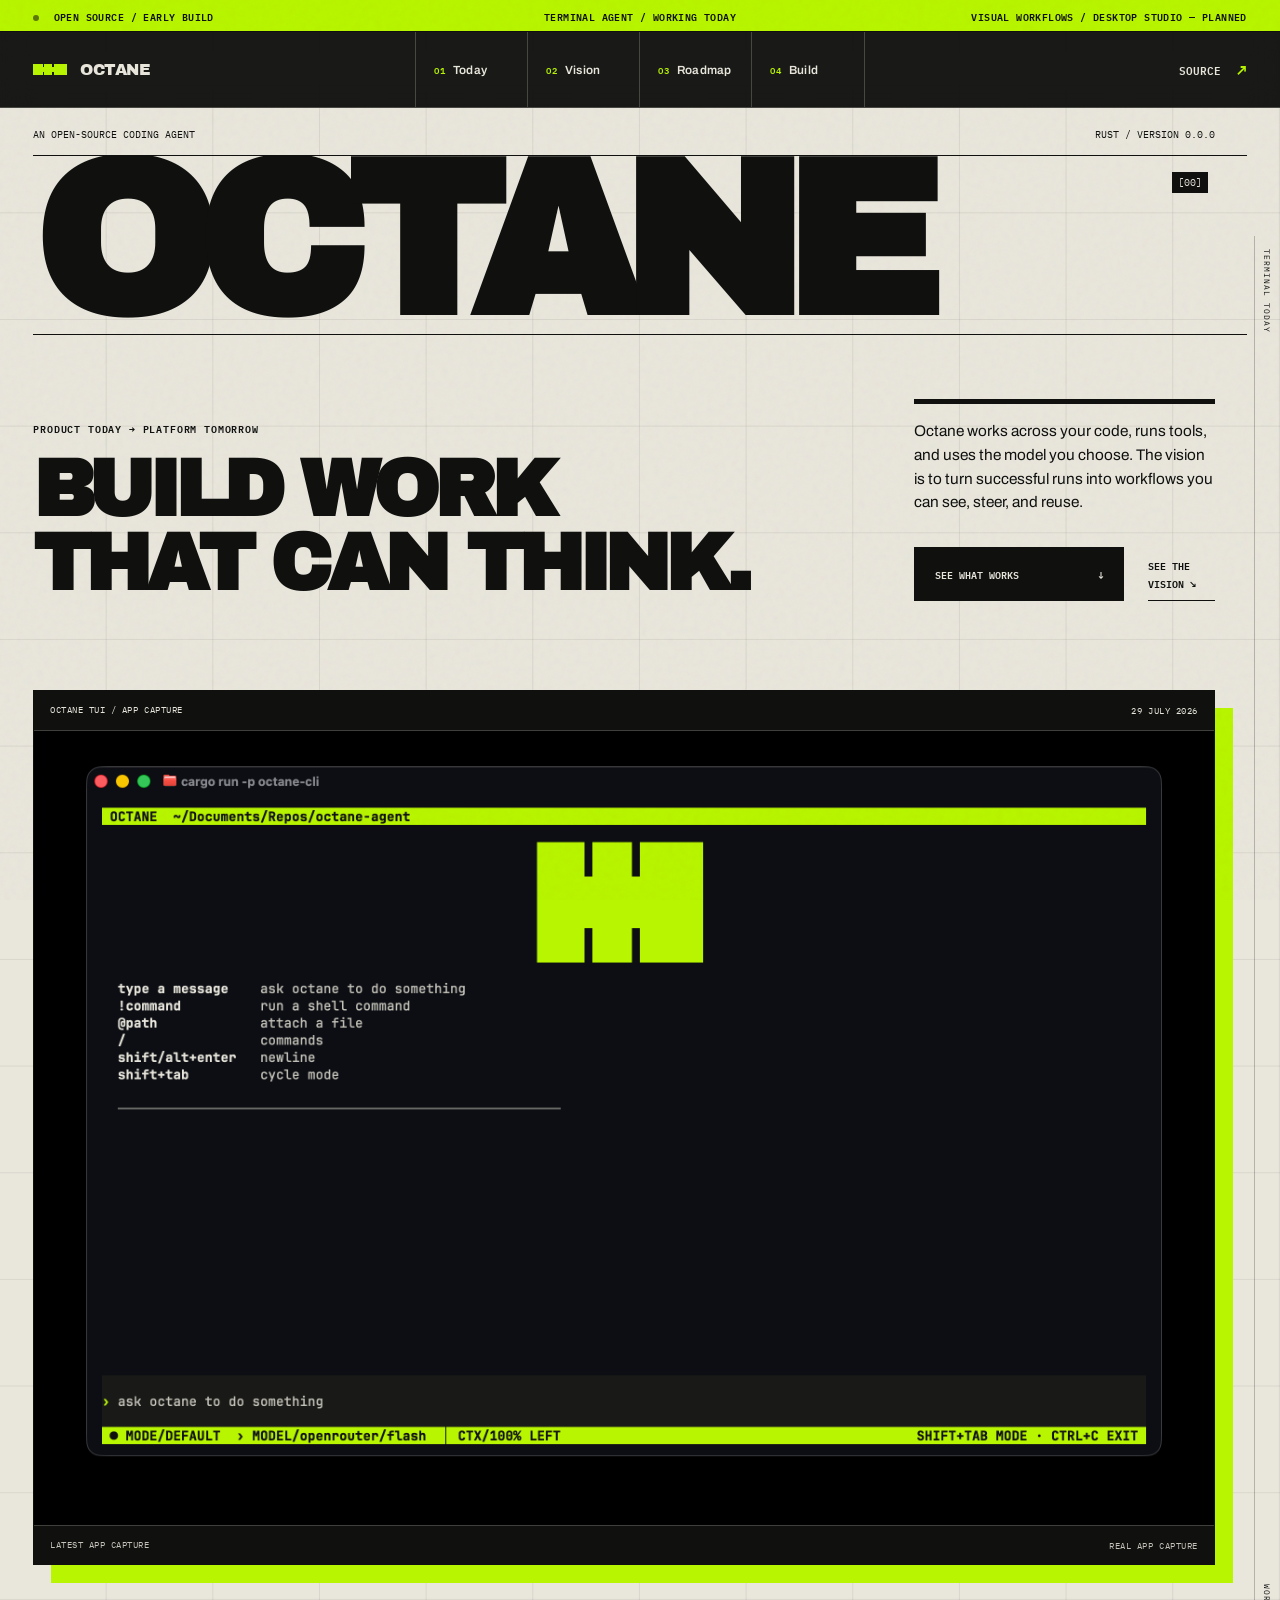
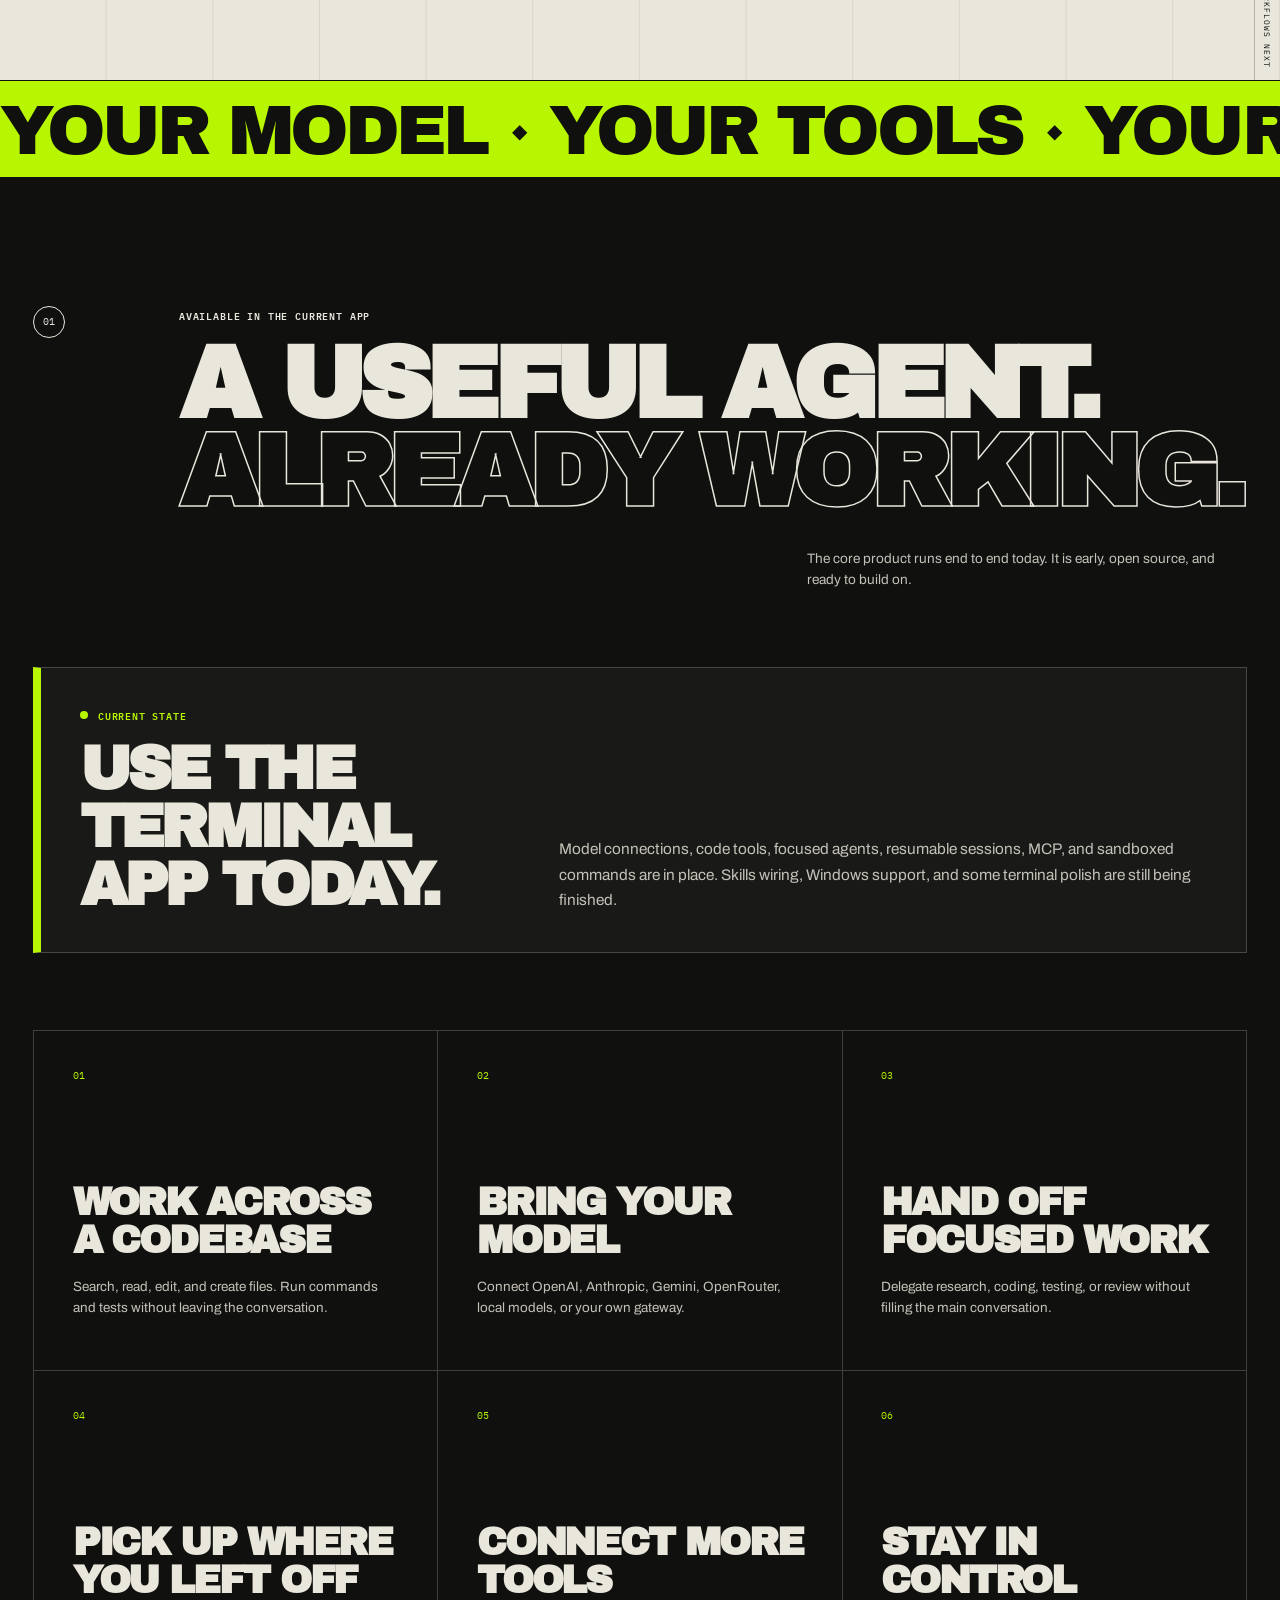
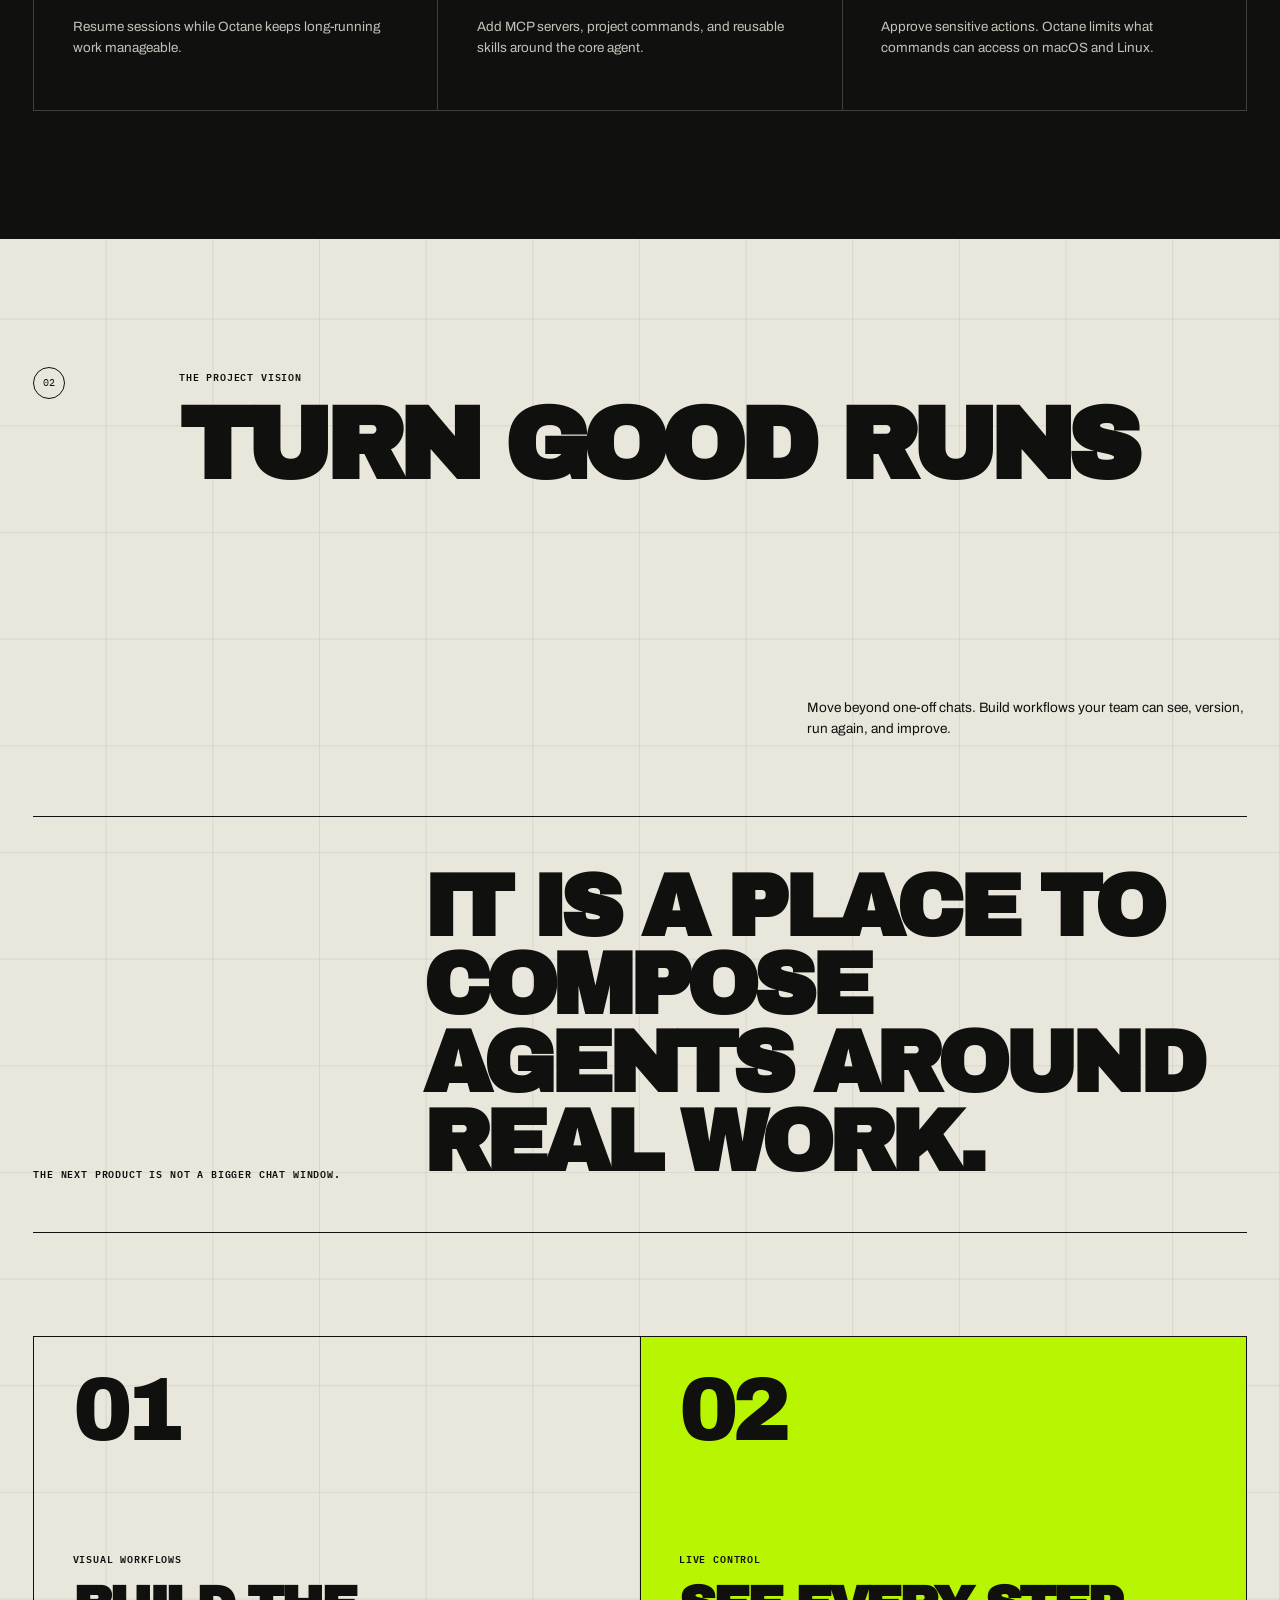
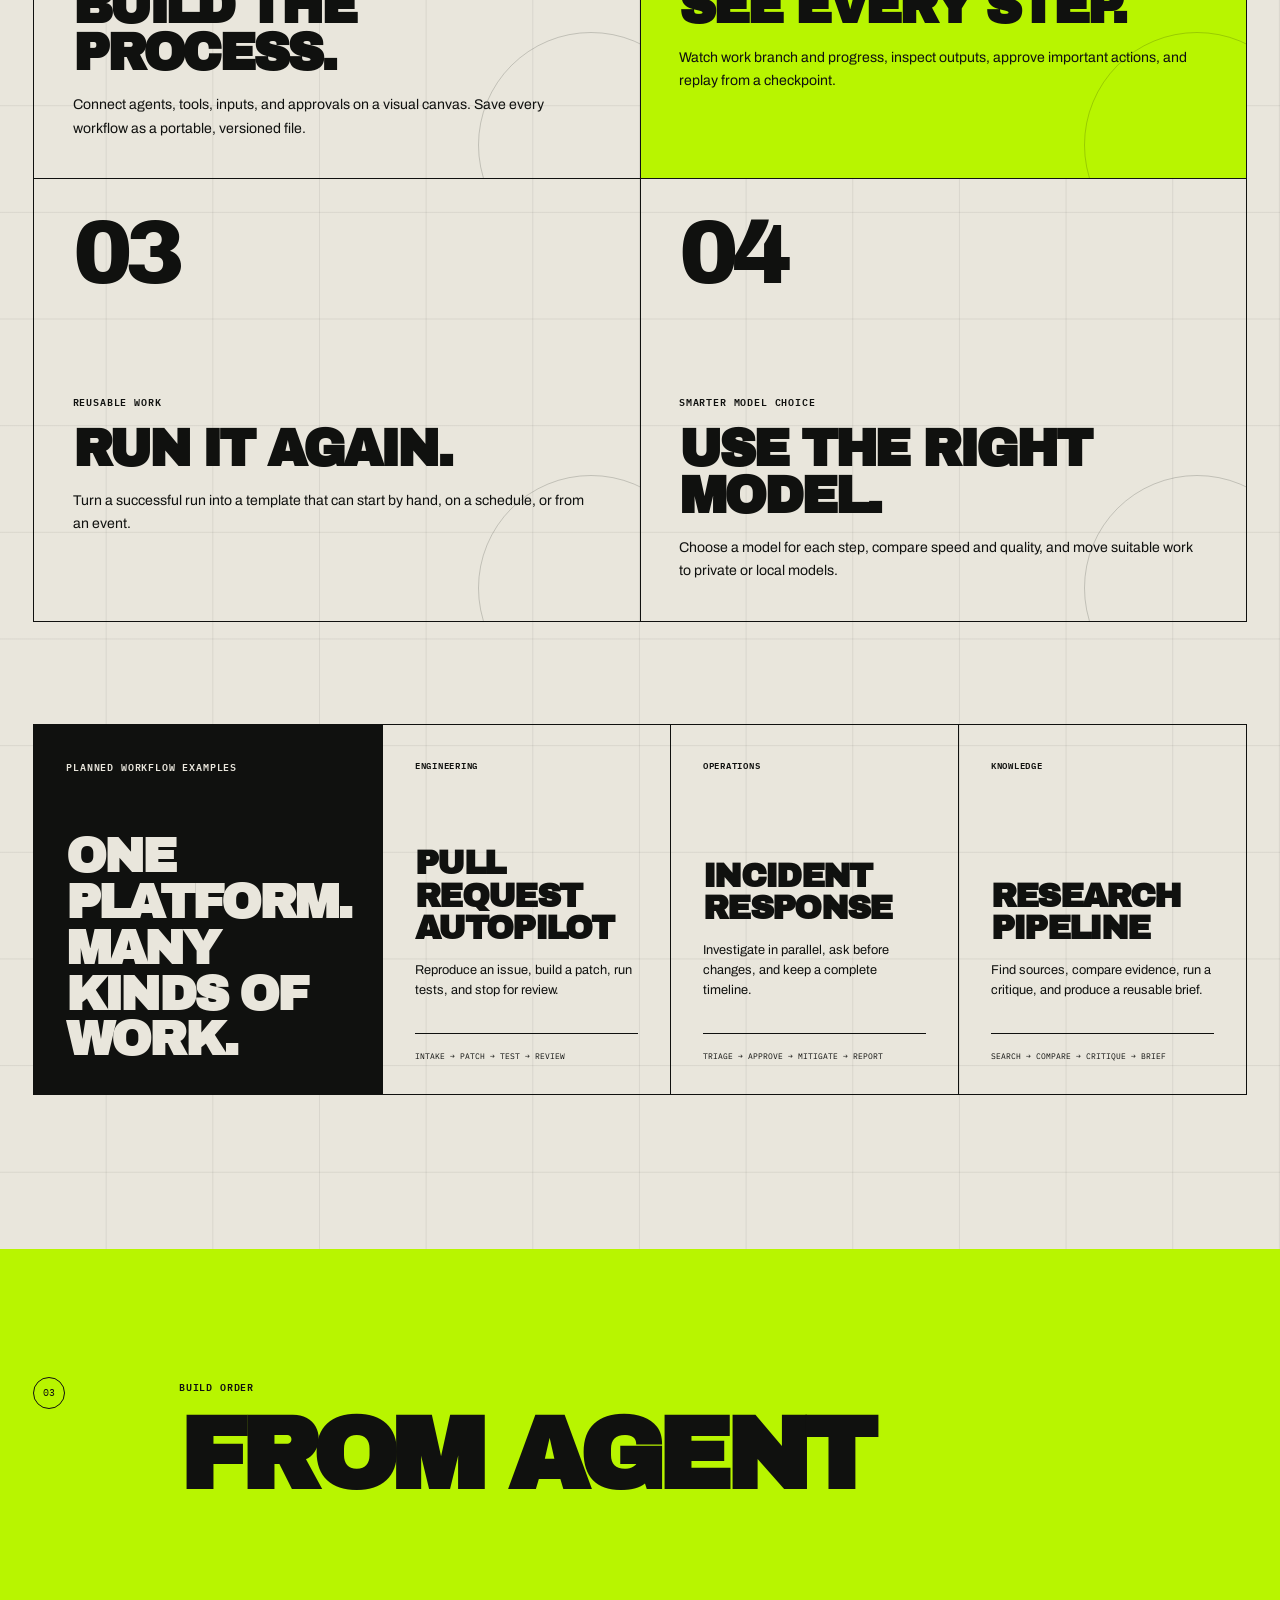
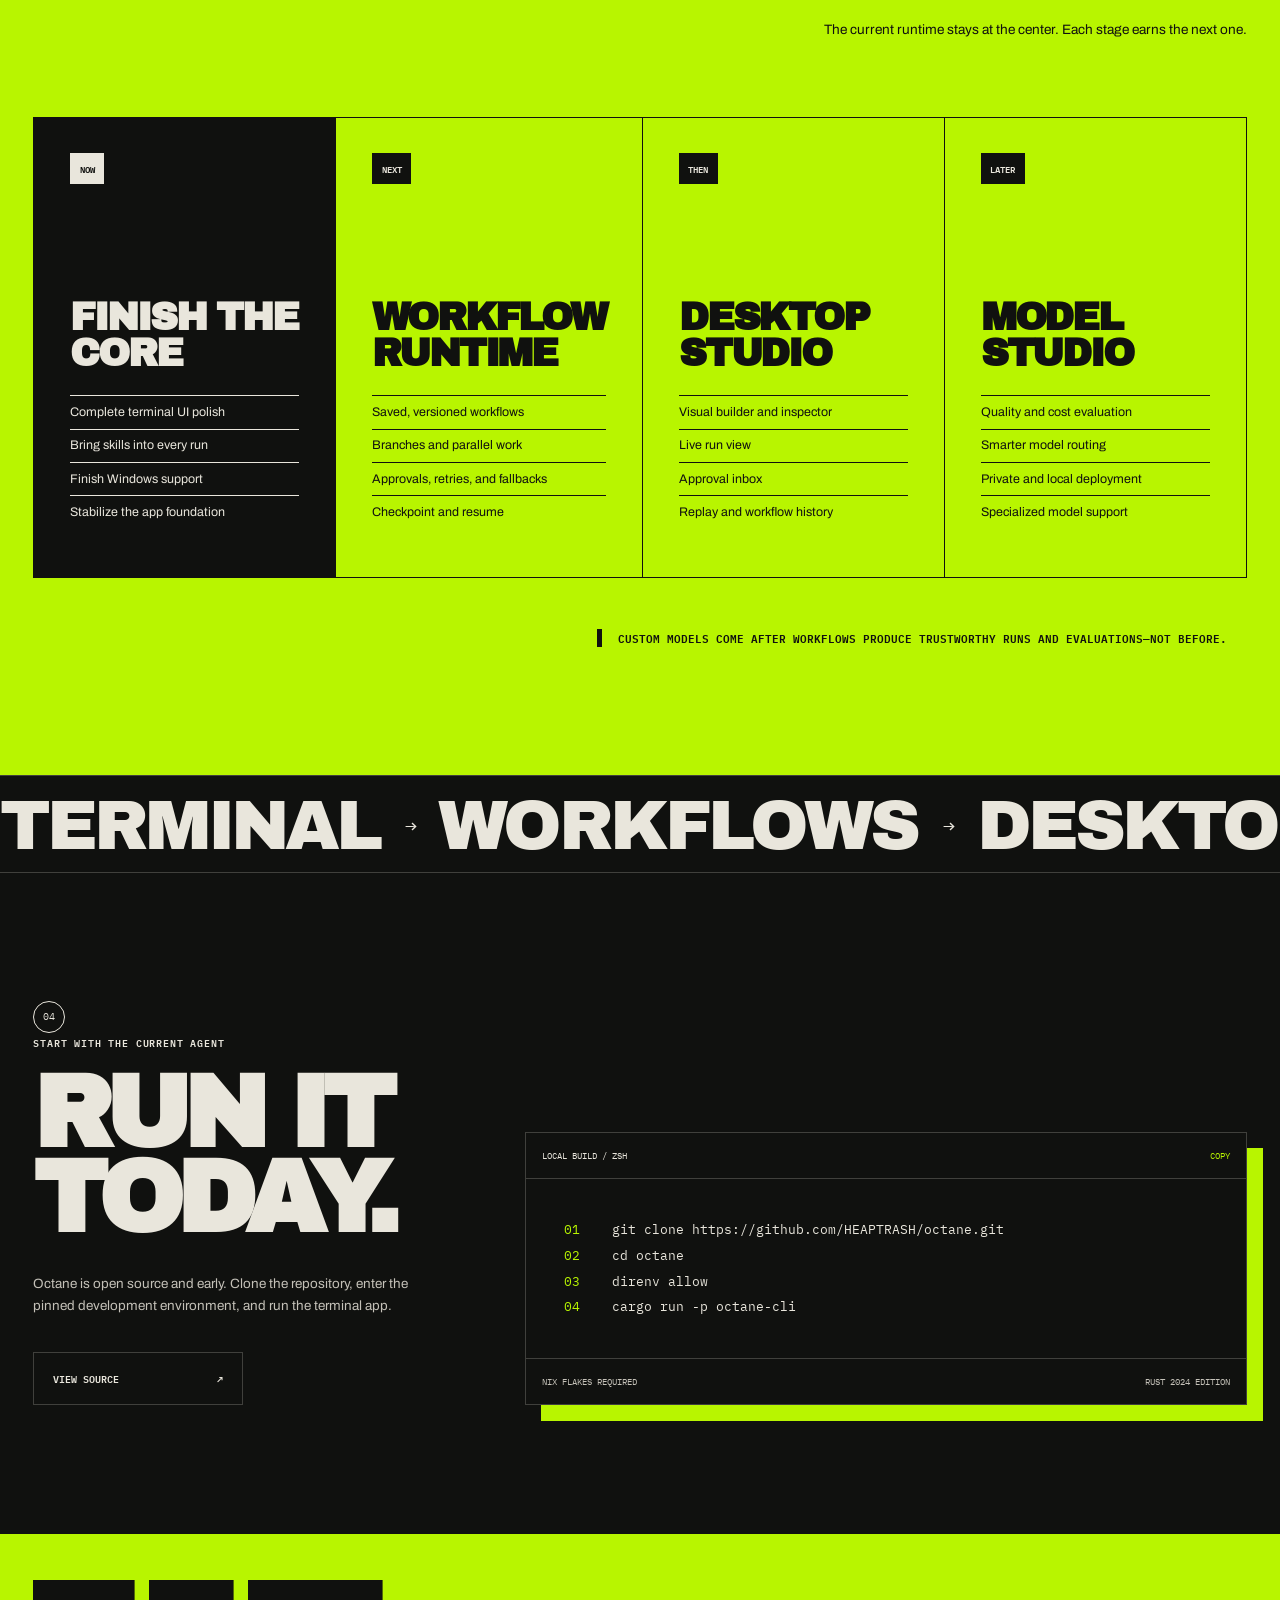
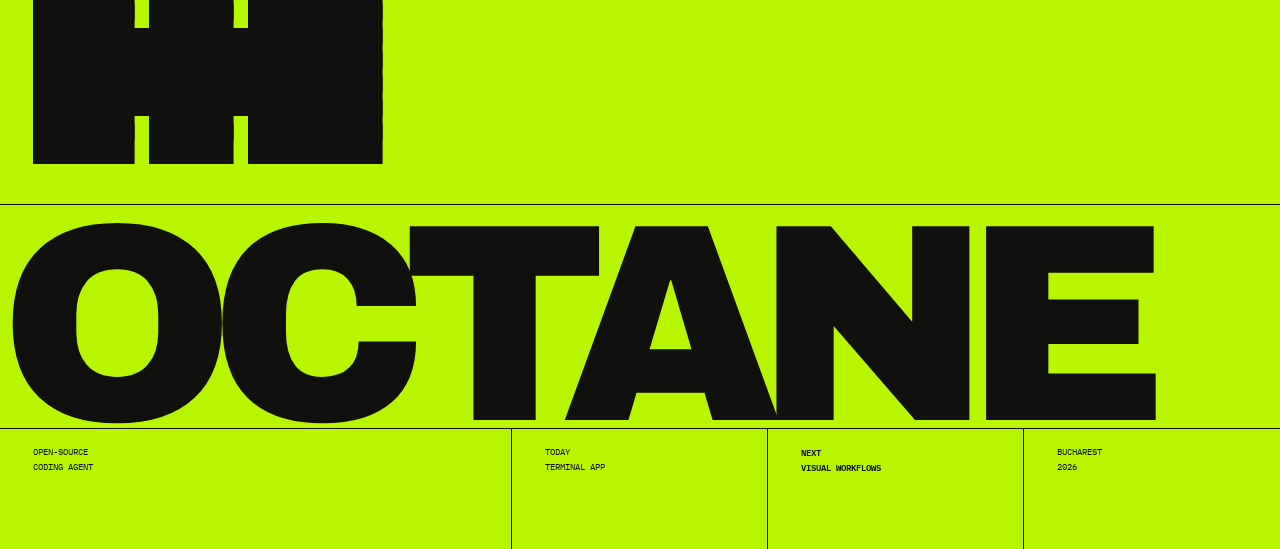
==== commit 39f2a6e7: "Deploy audited Octane website" ====
--- a/index.html
+++ b/index.html
@@ -4,38 +4,31 @@
   <meta charset="utf-8">
   <meta name="viewport" content="width=device-width, initial-scale=1">
   <meta name="theme-color" content="#10110f">
-  <meta name="description" content="Octane is a terminal-native AI coding agent in Rust: a streaming TUI, sandboxed tools, multi-provider models, MCP, and isolated subagents.">
-  <title>OCTANE // Terminal coding agent</title>
-  <link rel="icon" href="data:image/svg+xml,%3Csvg xmlns='http://www.w3.org/2000/svg' viewBox='0 0 32 32'%3E%3Crect width='32' height='32' fill='%2310110f'/%3E%3Cpath d='M5 7h7v4h3V7h7v4h5v14h-8v-4h-3v4H9v-4H5V7Z' fill='%23b8f500'/%3E%3C/svg%3E">
+  <meta name="description" content="Octane is an open-source coding agent for the terminal today, with a vision for visual, reusable agent workflows.">
+  <title>OCTANE — Build work that can think</title>
+  <link rel="icon" href="data:image/svg+xml,%3Csvg xmlns='http://www.w3.org/2000/svg' viewBox='0 0 21 21'%3E%3Crect width='21' height='21' fill='%2310110f'/%3E%3Cpath d='M0 0h6v2H0zM7 0h5v2H7zM13 0h8v2h-8zM0 2h21v3H0zM0 5h6v2H0zM7 5h5v2H7zM13 5h8v2h-8z' transform='translate(0 7)' fill='%23b8f500'/%3E%3C/svg%3E">
   <link rel="preconnect" href="https://fonts.googleapis.com">
   <link rel="preconnect" href="https://fonts.gstatic.com" crossorigin>
-  <link href="https://fonts.googleapis.com/css2?family=Archivo+Black&family=Archivo:wght@400;500;600;700&family=IBM+Plex+Mono:wght@400;500;600&display=swap" rel="stylesheet">
+  <link href="https://fonts.googleapis.com/css2?family=Archivo+Black&amp;family=Archivo:wght@400;500;600;700&amp;family=IBM+Plex+Mono:wght@400;500;600&amp;display=swap" rel="stylesheet">
   <link rel="stylesheet" href="styles.css">
 </head>
-<body>
+<body id="top">
   <a class="skip-link" href="#main">Skip to content</a>
-
-  <div class="boot-screen" aria-hidden="true">
-    <span>OCTANE</span>
-    <span class="boot-count">00</span>
-  </div>
-
   <div class="grain" aria-hidden="true"></div>
-  <div class="crosshair" aria-hidden="true"></div>
 
   <div class="signal-bar">
     <p>
       <span class="signal-pulse" aria-hidden="true"></span>
-      BRANCH SNAPSHOT / 27.07.2026
+      OPEN SOURCE / EARLY BUILD
     </p>
-    <p>752 PASS <span>/</span> 01 OPEN TUI REGRESSION</p>
-    <p class="signal-wide">EARLY BUILD / VERSION 0.0.0 / MIT</p>
+    <p>TERMINAL AGENT / WORKING TODAY</p>
+    <p class="signal-wide">VISUAL WORKFLOWS / DESKTOP STUDIO — PLANNED</p>
   </div>
 
   <header class="site-header">
     <a class="brand" href="#top" aria-label="Octane, back to top">
-      <svg viewBox="0 0 42 28" aria-hidden="true">
-        <path d="M2 4h9v5h4V4h9v5h4V4h12v20H28v-5h-4v5h-9v-5h-4v5H2V4Z"/>
+      <svg viewBox="0 0 21 7" shape-rendering="crispEdges" aria-hidden="true">
+        <path d="M0 0h6v2H0zM7 0h5v2H7zM13 0h8v2h-8zM0 2h21v3H0zM0 5h6v2H0zM7 5h5v2H7zM13 5h8v2h-8z"/>
       </svg>
       <span>OCTANE</span>
     </a>
@@ -46,9 +39,9 @@
     </button>
 
     <nav id="site-nav" class="site-nav" aria-label="Primary navigation">
-      <a href="#state"><span>01</span> State</a>
-      <a href="#system"><span>02</span> System</a>
-      <a href="#operation"><span>03</span> Operation</a>
+      <a href="#features"><span>01</span> Today</a>
+      <a href="#vision"><span>02</span> Vision</a>
+      <a href="#roadmap"><span>03</span> Roadmap</a>
       <a href="#build"><span>04</span> Build</a>
     </nav>
 
@@ -59,15 +52,15 @@
   </header>
 
   <main id="main">
-    <section id="top" class="hero">
+    <section class="hero">
       <div class="hero-rail" aria-hidden="true">
-        <span>RUST / TERMINAL / AGENT</span>
-        <span>40.0000° N — 26.0000° E</span>
+        <span>TERMINAL TODAY</span>
+        <span>WORKFLOWS NEXT</span>
       </div>
 
       <div class="hero-topline reveal">
-        <p>// AN AGENT THAT CODES IN YOUR TERMINAL</p>
-        <p>SYS.00 — EARLY / WORKING</p>
+        <p>AN OPEN-SOURCE CODING AGENT</p>
+        <p>RUST / VERSION 0.0.0</p>
       </div>
 
       <div class="hero-word-wrap" aria-label="Octane">
@@ -77,301 +70,269 @@
 
       <div class="hero-grid">
         <div class="hero-statement reveal">
-          <p class="eyebrow">FULL POWER / HARD BOUNDARIES</p>
-          <h2>Give the model tools.<br>Keep the kernel in charge.</h2>
+          <p class="eyebrow">PRODUCT TODAY → PLATFORM TOMORROW</p>
+          <h2>Build work<br>that can think.</h2>
         </div>
 
         <div class="hero-copy reveal delay-1">
           <p>
-            A terminal-native coding agent written in Rust. Octane runs the complete loop:
-            prompt, streamed tool call, contained execution, and answer—against real models.
+            Octane works across your code, runs tools, and uses the model you choose.
+            The vision is to turn successful runs into workflows you can see, steer, and reuse.
           </p>
           <div class="hero-actions">
-            <a class="button button-solid magnetic" href="#state">
-              INSPECT THE BUILD <span aria-hidden="true">↓</span>
+            <a class="button button-solid magnetic" href="#features">
+              SEE WHAT WORKS <span aria-hidden="true">↓</span>
             </a>
-            <a class="text-link" href="#build">BUILD LOCALLY <span aria-hidden="true">↘</span></a>
+            <a class="text-link" href="#vision">SEE THE VISION <span aria-hidden="true">↘</span></a>
           </div>
         </div>
       </div>
 
       <figure class="product-shot reveal delay-2" data-tilt>
         <div class="shot-topline">
-          <span>FIG. 01 / ACTUAL APPLICATION</span>
-          <span>RATATUI / MACOS TERMINAL</span>
+          <span>OCTANE TUI / APP CAPTURE</span>
+          <span>29 JULY 2026</span>
         </div>
         <div class="shot-viewport">
           <img
             src="assets/octane-tui.png"
-            width="2824"
-            height="1944"
-            alt="The real Octane full-screen terminal application, showing its wordmark, command hints, composer, current model, and context status."
+            width="2536"
+            height="1708"
+            alt="The current Octane terminal application with its snake mark, command hints, composer, model, mode, and context status."
           >
           <span class="scanline" aria-hidden="true"></span>
         </div>
         <figcaption>
-          <span>CAPTURED FROM THE CURRENT DEBUG BUILD</span>
-          <span>NO UI MOCKUP / NO COMPOSITING</span>
+          <span>LATEST APP CAPTURE</span>
+          <span>REAL APP CAPTURE</span>
         </figcaption>
       </figure>
     </section>
 
-    <div class="marquee marquee-acid" aria-label="Project highlights">
+    <div class="marquee marquee-acid" aria-label="Project direction">
       <div class="marquee-track">
         <div class="marquee-set">
-          <span>RUNS END TO END</span><i>◆</i>
-          <span>14 RUST CRATES</span><i>◆</i>
-          <span>8 NATIVE TOOLS</span><i>◆</i>
-          <span>KERNEL CONTAINED</span><i>◆</i>
+          <span>YOUR MODEL</span><i>◆</i>
+          <span>YOUR TOOLS</span><i>◆</i>
+          <span>YOUR WORKFLOW</span><i>◆</i>
+          <span>YOUR CONTROL</span><i>◆</i>
         </div>
         <div class="marquee-set" aria-hidden="true">
-          <span>RUNS END TO END</span><i>◆</i>
-          <span>14 RUST CRATES</span><i>◆</i>
-          <span>8 NATIVE TOOLS</span><i>◆</i>
-          <span>KERNEL CONTAINED</span><i>◆</i>
+          <span>YOUR MODEL</span><i>◆</i>
+          <span>YOUR TOOLS</span><i>◆</i>
+          <span>YOUR WORKFLOW</span><i>◆</i>
+          <span>YOUR CONTROL</span><i>◆</i>
         </div>
       </div>
     </div>
 
-    <section id="state" class="section state-section">
+    <section id="features" class="section system-section">
+      <header class="section-heading section-heading-light reveal">
+        <span class="section-number">01</span>
+        <p class="eyebrow">AVAILABLE IN THE CURRENT APP</p>
+        <h2>A useful agent.<br><span>Already working.</span></h2>
+        <p class="heading-note">
+          The core product runs end to end today. It is early, open source, and ready to build on.
+        </p>
+      </header>
+
+      <div class="current-summary reveal">
+        <div>
+          <p class="summary-label"><span aria-hidden="true"></span>CURRENT STATE</p>
+          <h3>Use the terminal app today.</h3>
+        </div>
+        <p>
+          Model connections, code tools, focused agents, resumable sessions, MCP, and
+          sandboxed commands are in place. Skills wiring, Windows support, and some
+          terminal polish are still being finished.
+        </p>
+      </div>
+
+      <div class="feature-grid">
+        <article class="feature-card reveal">
+          <span>01</span>
+          <h3>Work across a codebase</h3>
+          <p>Search, read, edit, and create files. Run commands and tests without leaving the conversation.</p>
+        </article>
+        <article class="feature-card reveal delay-1">
+          <span>02</span>
+          <h3>Bring your model</h3>
+          <p>Connect OpenAI, Anthropic, Gemini, OpenRouter, local models, or your own gateway.</p>
+        </article>
+        <article class="feature-card reveal delay-2">
+          <span>03</span>
+          <h3>Hand off focused work</h3>
+          <p>Delegate research, coding, testing, or review without filling the main conversation.</p>
+        </article>
+        <article class="feature-card reveal">
+          <span>04</span>
+          <h3>Pick up where you left off</h3>
+          <p>Resume sessions while Octane keeps long-running work manageable.</p>
+        </article>
+        <article class="feature-card reveal delay-1">
+          <span>05</span>
+          <h3>Connect more tools</h3>
+          <p>Add MCP servers, project commands, and reusable skills around the core agent.</p>
+        </article>
+        <article class="feature-card reveal delay-2">
+          <span>06</span>
+          <h3>Stay in control</h3>
+          <p>Approve sensitive actions. Octane limits what commands can access on macOS and Linux.</p>
+        </article>
+      </div>
+    </section>
+
+    <section id="vision" class="section vision-section">
       <header class="section-heading reveal">
-        <span class="section-number">01</span>
-        <p class="eyebrow">CURRENT STATE / NOT A ROADMAP</p>
-        <h2>What works<br><span>right now.</span></h2>
+        <span class="section-number">02</span>
+        <p class="eyebrow">THE PROJECT VISION</p>
+        <h2>Turn good runs<br><span>into repeatable work.</span></h2>
         <p class="heading-note">
-          Source-inspected and locally checked on 27 July 2026.
-          Early software, reported without sanding down the edges.
+          Move beyond one-off chats. Build workflows your team can see, version, run again, and improve.
         </p>
       </header>
 
-      <div class="verification-grid">
-        <article class="test-block test-pass reveal">
-          <p class="metric-label">LOCAL WORKSPACE CHECK</p>
-          <p class="metric"><span data-count="752">752</span><sup>PASS</sup></p>
-          <p>Checks completed before the active TUI suite stopped on one regression.</p>
-        </article>
-        <article class="test-block test-open reveal delay-1">
-          <p class="metric-label">OPEN REGRESSION</p>
-          <p class="metric"><span data-count="1">01</span><sup>FAIL</sup></p>
-          <p><code>diff_headers_are_not_coloured_as_content</code></p>
-        </article>
-        <aside class="verification-note reveal delay-2">
-          <span class="stamp">HONEST<br>STATUS</span>
-          <p>
-            The HTTP integration checks pass when allowed to bind localhost.
-            The current blocker is a TUI diff-header color assertion—not the core turn loop.
-          </p>
-        </aside>
-      </div>
-
-      <div class="state-table">
-        <div class="state-row reveal">
-          <span class="state-code">CORE/01</span>
-          <div>
-            <h3>Turn loop</h3>
-            <p>Prompt assembly → streamed model output → tool dispatch → contained execution → final answer.</p>
-          </div>
-          <span class="state-status ready">OPERATIONAL</span>
-        </div>
-        <div class="state-row reveal">
-          <span class="state-code">TOOL/08</span>
-          <div>
-            <h3>Native tools + subagents</h3>
-            <p>Read, edit, write, bash, grep, glob, list, and isolated task delegation.</p>
-          </div>
-          <span class="state-status ready">OPERATIONAL</span>
-        </div>
-        <div class="state-row reveal">
-          <span class="state-code">MCP/IO</span>
-          <div>
-            <h3>MCP over stdio</h3>
-            <p>Servers start once, negotiate, and enter the same tool registry and permission engine.</p>
-          </div>
-          <span class="state-status ready">WIRED</span>
-        </div>
-        <div class="state-row reveal">
-          <span class="state-code">CMD/FS</span>
-          <div>
-            <h3>File slash commands</h3>
-            <p>Project and user commands share one protected namespace with approved shell expansion.</p>
-          </div>
-          <span class="state-status ready">WIRED</span>
-        </div>
-        <div class="state-row reveal">
-          <span class="state-code">SKL/T1</span>
-          <div>
-            <h3>Skills in model context</h3>
-            <p>Skills are discoverable from slash commands; tier-one manifest and model activation are not wired.</p>
-          </div>
-          <span class="state-status partial">PARTIAL</span>
-        </div>
-        <div class="state-row reveal">
-          <span class="state-code">OS/03</span>
-          <div>
-            <h3>Cross-platform containment</h3>
-            <p>Seatbelt is live on macOS. Linux and Windows fail closed until their backends exist.</p>
-          </div>
-          <span class="state-status partial">MACOS ONLY</span>
-        </div>
-      </div>
-    </section>
-
-    <section class="numbers" aria-label="Project numbers">
-      <div class="number-cell reveal">
-        <span>14</span>
-        <p>CRATES<br>ONE-WAY LAYERS</p>
-      </div>
-      <div class="number-cell reveal delay-1">
-        <span>08</span>
-        <p>NATIVE<br>TOOLS</p>
-      </div>
-      <div class="number-cell reveal delay-2">
-        <span>04</span>
-        <p>PROVIDER<br>WIRE FORMATS</p>
-      </div>
-      <div class="number-cell reveal delay-3">
-        <span>01</span>
-        <p>CONTAINED<br>OS TODAY</p>
-      </div>
-    </section>
-
-    <section id="system" class="section system-section">
-      <header class="section-heading section-heading-light reveal">
-        <span class="section-number">02</span>
-        <p class="eyebrow">ARCHITECTURE / STRICTLY ONE WAY</p>
-        <h2>Small parts.<br><span>Sharp contracts.</span></h2>
+      <div class="vision-statement reveal">
+        <p>THE NEXT PRODUCT IS NOT A BIGGER CHAT WINDOW.</p>
+        <h3>It is a place to compose agents around real work.</h3>
+      </div>
+
+      <div class="future-grid">
+        <article class="future-card reveal">
+          <span class="future-number">01</span>
+          <p class="eyebrow">VISUAL WORKFLOWS</p>
+          <h3>Build the process.</h3>
+          <p>Connect agents, tools, inputs, and approvals on a visual canvas. Save every workflow as a portable, versioned file.</p>
+        </article>
+        <article class="future-card future-card-acid reveal delay-1">
+          <span class="future-number">02</span>
+          <p class="eyebrow">LIVE CONTROL</p>
+          <h3>See every step.</h3>
+          <p>Watch work branch and progress, inspect outputs, approve important actions, and replay from a checkpoint.</p>
+        </article>
+        <article class="future-card reveal delay-2">
+          <span class="future-number">03</span>
+          <p class="eyebrow">REUSABLE WORK</p>
+          <h3>Run it again.</h3>
+          <p>Turn a successful run into a template that can start by hand, on a schedule, or from an event.</p>
+        </article>
+        <article class="future-card reveal">
+          <span class="future-number">04</span>
+          <p class="eyebrow">SMARTER MODEL CHOICE</p>
+          <h3>Use the right model.</h3>
+          <p>Choose a model for each step, compare speed and quality, and move suitable work to private or local models.</p>
+        </article>
+      </div>
+
+      <div class="workflow-showcase">
+        <div class="workflow-heading reveal">
+          <p class="eyebrow">PLANNED WORKFLOW EXAMPLES</p>
+          <h3>One platform.<br>Many kinds of work.</h3>
+        </div>
+        <article class="workflow-card reveal">
+          <span>ENGINEERING</span>
+          <h4>Pull request autopilot</h4>
+          <p>Reproduce an issue, build a patch, run tests, and stop for review.</p>
+          <div>INTAKE → PATCH → TEST → REVIEW</div>
+        </article>
+        <article class="workflow-card reveal delay-1">
+          <span>OPERATIONS</span>
+          <h4>Incident response</h4>
+          <p>Investigate in parallel, ask before changes, and keep a complete timeline.</p>
+          <div>TRIAGE → APPROVE → MITIGATE → REPORT</div>
+        </article>
+        <article class="workflow-card reveal delay-2">
+          <span>KNOWLEDGE</span>
+          <h4>Research pipeline</h4>
+          <p>Find sources, compare evidence, run a critique, and produce a reusable brief.</p>
+          <div>SEARCH → COMPARE → CRITIQUE → BRIEF</div>
+        </article>
+      </div>
+    </section>
+
+    <section id="roadmap" class="section roadmap-section">
+      <header class="section-heading reveal">
+        <span class="section-number">03</span>
+        <p class="eyebrow">BUILD ORDER</p>
+        <h2>From agent<br><span>to platform.</span></h2>
+        <p class="heading-note">
+          The current runtime stays at the center. Each stage earns the next one.
+        </p>
       </header>
 
-      <div class="system-grid">
-        <article class="system-card system-card-wide reveal">
-          <div class="card-index">01 / CONTAINMENT</div>
-          <h3>Policy asks permission.<br>Seatbelt limits reality.</h3>
-          <p>
-            Octane evaluates allow / ask / deny before execution, then wraps commands in
-            macOS kernel rules. Workspace writes do not transitively grant access to
-            <code>.git/</code>, agent configuration, or the network.
-          </p>
-          <div class="boundary-diagram" aria-label="Policy and containment boundary">
-            <span>MODEL INTENT</span>
-            <i>→</i>
-            <span>POLICY</span>
-            <i>→</i>
-            <span>SEATBELT</span>
-            <i>→</i>
-            <span>PROCESS</span>
-          </div>
-        </article>
-
-        <article class="system-card reveal delay-1">
-          <div class="card-index">02 / TERMINAL</div>
-          <h3>One full-screen surface.</h3>
-          <p>
-            Header, transcript, approval, activity, composer, and status are pure panes.
-            Follow-tail pauses when you scroll and resumes when you return.
-          </p>
-          <span class="card-mark">TUI</span>
-        </article>
-
-        <article class="system-card reveal delay-2">
-          <div class="card-index">03 / PROVIDERS</div>
-          <h3>Four formats. Many models.</h3>
-          <p>
-            OpenAI Completions, OpenAI Responses, Anthropic, and Google formats cover
-            direct providers, gateways, local runtimes, and Vertex.
-          </p>
-          <ul class="micro-list">
-            <li>OPENROUTER</li><li>ANTHROPIC</li><li>OPENAI</li>
-            <li>GEMINI</li><li>OLLAMA</li><li>AWS SIGV4</li>
+      <div class="roadmap-grid">
+        <article class="roadmap-card roadmap-now reveal">
+          <span class="roadmap-phase">NOW</span>
+          <h3>Finish the core</h3>
+          <ul>
+            <li>Complete terminal UI polish</li>
+            <li>Bring skills into every run</li>
+            <li>Finish Windows support</li>
+            <li>Stabilize the app foundation</li>
           </ul>
         </article>
-
-        <article class="system-card reveal">
-          <div class="card-index">04 / CONTEXT</div>
-          <h3>Spend context on the work.</h3>
-          <p>
-            Old tool output is pruned first. Compaction preserves the cached prefix,
-            recent turns, and complete tool exchanges.
-          </p>
-          <div class="context-meter" aria-hidden="true">
-            <span></span><span></span><span></span><span></span><span></span>
-          </div>
-        </article>
-
-        <article class="system-card system-card-wide reveal delay-1">
-          <div class="card-index">05 / EXTENSION</div>
-          <h3>One registry. No weaker side door.</h3>
-          <p>
-            Built-ins, MCP tools, and the task tool resolve through the same sorted registry.
-            MCP effects are treated as mutating, and plan mode withholds them.
-          </p>
-          <div class="registry-stack" aria-hidden="true">
-            <span>NATIVE TOOLS</span>
-            <span>MCP TOOLS</span>
-            <span>TASK / SUBAGENTS</span>
-            <strong>POLICY ENGINE</strong>
-          </div>
-        </article>
-      </div>
-    </section>
-
-    <div class="marquee marquee-dark" aria-label="Native tools">
+        <article class="roadmap-card reveal delay-1">
+          <span class="roadmap-phase">NEXT</span>
+          <h3>Workflow runtime</h3>
+          <ul>
+            <li>Saved, versioned workflows</li>
+            <li>Branches and parallel work</li>
+            <li>Approvals, retries, and fallbacks</li>
+            <li>Checkpoint and resume</li>
+          </ul>
+        </article>
+        <article class="roadmap-card reveal delay-2">
+          <span class="roadmap-phase">THEN</span>
+          <h3>Desktop Studio</h3>
+          <ul>
+            <li>Visual builder and inspector</li>
+            <li>Live run view</li>
+            <li>Approval inbox</li>
+            <li>Replay and workflow history</li>
+          </ul>
+        </article>
+        <article class="roadmap-card reveal delay-3">
+          <span class="roadmap-phase">LATER</span>
+          <h3>Model Studio</h3>
+          <ul>
+            <li>Quality and cost evaluation</li>
+            <li>Smarter model routing</li>
+            <li>Private and local deployment</li>
+            <li>Specialized model support</li>
+          </ul>
+        </article>
+      </div>
+
+      <p class="roadmap-note reveal">
+        Custom models come after workflows produce trustworthy runs and evaluations—not before.
+      </p>
+    </section>
+
+    <div class="marquee marquee-dark" aria-label="Octane product path">
       <div class="marquee-track marquee-reverse">
         <div class="marquee-set">
-          <span>READ</span><i>/</i><span>EDIT</span><i>/</i><span>WRITE</span><i>/</i>
-          <span>BASH</span><i>/</i><span>GREP</span><i>/</i><span>GLOB</span><i>/</i>
-          <span>LIST</span><i>/</i><span>TASK</span><i>/</i>
+          <span>TERMINAL</span><i>→</i>
+          <span>WORKFLOWS</span><i>→</i>
+          <span>DESKTOP</span><i>→</i>
+          <span>MODEL STUDIO</span><i>→</i>
         </div>
         <div class="marquee-set" aria-hidden="true">
-          <span>READ</span><i>/</i><span>EDIT</span><i>/</i><span>WRITE</span><i>/</i>
-          <span>BASH</span><i>/</i><span>GREP</span><i>/</i><span>GLOB</span><i>/</i>
-          <span>LIST</span><i>/</i><span>TASK</span><i>/</i>
+          <span>TERMINAL</span><i>→</i>
+          <span>WORKFLOWS</span><i>→</i>
+          <span>DESKTOP</span><i>→</i>
+          <span>MODEL STUDIO</span><i>→</i>
         </div>
       </div>
     </div>
-
-    <section id="operation" class="section operation-section">
-      <header class="section-heading reveal">
-        <span class="section-number">03</span>
-        <p class="eyebrow">OPERATION / A SINGLE TURN</p>
-        <h2>The fast path<br><span>stays visible.</span></h2>
-      </header>
-
-      <ol class="operation-list">
-        <li class="operation-item reveal">
-          <span class="operation-number">01</span>
-          <h3>ASK</h3>
-          <p>Type a task, attach a file with <code>@path</code>, or invoke a slash command.</p>
-          <span class="operation-glyph" aria-hidden="true">↘</span>
-        </li>
-        <li class="operation-item reveal delay-1">
-          <span class="operation-number">02</span>
-          <h3>GUARD</h3>
-          <p>The requested actions meet mode, policy, and kernel containment before they run.</p>
-          <span class="operation-glyph" aria-hidden="true">↘</span>
-        </li>
-        <li class="operation-item reveal delay-2">
-          <span class="operation-number">03</span>
-          <h3>STREAM</h3>
-          <p>Reasoning, text, and tool events arrive as structured events in a stable TUI.</p>
-          <span class="operation-glyph" aria-hidden="true">↘</span>
-        </li>
-        <li class="operation-item reveal delay-3">
-          <span class="operation-number">04</span>
-          <h3>VERIFY</h3>
-          <p>Tool results feed the next step until the model completes or a safety bound stops it.</p>
-          <span class="operation-glyph" aria-hidden="true">■</span>
-        </li>
-      </ol>
-    </section>
 
     <section id="build" class="section build-section">
       <div class="build-copy reveal">
         <span class="section-number">04</span>
-        <p class="eyebrow">LOCAL BUILD / NIX-PINNED</p>
-        <h2>Enter the<br>machine.</h2>
+        <p class="eyebrow">START WITH THE CURRENT AGENT</p>
+        <h2>Run it<br>today.</h2>
         <p>
-          The flake owns the Rust toolchain. Clone, enter the development shell,
-          and build the current branch. No global rustup is required.
+          Octane is open source and early. Clone the repository, enter the pinned
+          development environment, and run the terminal app.
         </p>
         <a class="button button-outline magnetic" href="https://github.com/HEAPTRASH/octane" target="_blank" rel="noreferrer">
           VIEW SOURCE <span aria-hidden="true">↗</span>
@@ -380,16 +341,15 @@
 
       <div class="command-panel reveal delay-1">
         <div class="command-panel-head">
-          <span>BOOT SEQUENCE / ZSH</span>
-          <button class="copy-button" type="button" data-copy="git clone https://github.com/HEAPTRASH/octane.git&#10;cd octane&#10;direnv allow&#10;cargo build --release&#10;./target/release/octane">
+          <span>LOCAL BUILD / ZSH</span>
+          <button class="copy-button" type="button" data-copy="git clone https://github.com/HEAPTRASH/octane.git&#10;cd octane&#10;direnv allow&#10;cargo run -p octane-cli">
             COPY
           </button>
         </div>
         <pre><code><span>01</span> git clone https://github.com/HEAPTRASH/octane.git
 <span>02</span> cd octane
 <span>03</span> direnv allow
-<span>04</span> cargo build --release
-<span>05</span> ./target/release/octane</code></pre>
+<span>04</span> cargo run -p octane-cli</code></pre>
         <div class="command-panel-foot">
           <span>NIX FLAKES REQUIRED</span>
           <span>RUST 2024 EDITION</span>
@@ -399,11 +359,18 @@
   </main>
 
   <footer class="site-footer">
-    <div class="footer-word" data-drift="-0.06" aria-hidden="true">OCTANE</div>
+    <pre class="footer-brand-mark" aria-hidden="true">██████ █████ ████████
+██████ █████ ████████
+█████████████████████
+█████████████████████
+█████████████████████
+██████ █████ ████████
+██████ █████ ████████</pre>
+    <div class="footer-word" aria-hidden="true">OCTANE</div>
     <div class="footer-grid">
-      <p>TERMINAL-NATIVE<br>AI CODING AGENT</p>
-      <p>RUST / MIT<br>VERSION 0.0.0</p>
-      <a href="#top">BACK TO TOP ↑</a>
+      <p>OPEN-SOURCE<br>CODING AGENT</p>
+      <p>TODAY<br>TERMINAL APP</p>
+      <a href="#vision">NEXT<br>VISUAL WORKFLOWS</a>
       <p>BUCHAREST<br>2026</p>
     </div>
   </footer>
--- a/styles.css
+++ b/styles.css
@@ -243,7 +243,7 @@
 }
 
 .brand svg {
-  width: 28px;
+  width: 34px;
   fill: var(--acid);
 }
 
@@ -1141,6 +1141,19 @@
   border-top: 1px solid var(--ink);
 }
 
+.footer-brand-mark {
+  margin: 0;
+  padding: clamp(2rem, 4vw, 4rem) var(--page-pad);
+  overflow: hidden;
+  border-bottom: 1px solid var(--ink);
+  font-family: var(--mono);
+  font-size: clamp(0.72rem, 2.4vw, 2.6rem);
+  font-weight: 600;
+  line-height: 0.78;
+  letter-spacing: -0.08em;
+  white-space: pre;
+}
+
 .footer-word {
   margin: -0.02em 0 -0.09em;
   font-family: var(--display);
@@ -1317,7 +1330,7 @@
   }
 
   .brand svg {
-    width: 23px;
+    width: 28px;
   }
 
   .header-link {
@@ -1530,3 +1543,450 @@
     display: none;
   }
 }
+
+/* Product story: current features, project vision, and roadmap. */
+.system-section .heading-note {
+  color: var(--paper-dim);
+}
+
+.current-summary {
+  display: grid;
+  grid-template-columns: minmax(260px, 0.75fr) minmax(300px, 1.25fr);
+  gap: clamp(2rem, 7vw, 8rem);
+  align-items: end;
+  margin-bottom: clamp(3rem, 6vw, 6rem);
+  padding: clamp(1.5rem, 3vw, 3rem);
+  border: 1px solid var(--line-light);
+  border-left: 8px solid var(--acid);
+  background: var(--ink-soft);
+}
+
+.current-summary h3 {
+  max-width: 560px;
+  margin: 0;
+  font-family: var(--display);
+  font-size: clamp(2.2rem, 4.8vw, 5rem);
+  line-height: 0.94;
+  letter-spacing: -0.06em;
+  text-transform: uppercase;
+}
+
+.current-summary > p {
+  max-width: 720px;
+  margin: 0;
+  color: var(--paper-dim);
+  font-size: clamp(0.9rem, 1.2vw, 1.08rem);
+  line-height: 1.65;
+}
+
+.summary-label {
+  display: flex;
+  align-items: center;
+  gap: 0.65rem;
+  margin: 0 0 1rem;
+  color: var(--acid);
+  font-family: var(--mono);
+  font-size: 0.62rem;
+  font-weight: 600;
+  letter-spacing: 0.08em;
+}
+
+.summary-label span {
+  width: 8px;
+  height: 8px;
+  background: var(--acid);
+  border-radius: 50%;
+}
+
+.feature-grid {
+  display: grid;
+  grid-template-columns: repeat(3, 1fr);
+  border-top: 1px solid var(--line-light);
+  border-left: 1px solid var(--line-light);
+}
+
+.feature-card {
+  min-height: 340px;
+  padding: clamp(1.5rem, 3vw, 3rem);
+  border-right: 1px solid var(--line-light);
+  border-bottom: 1px solid var(--line-light);
+  transition: color 240ms ease, background 240ms ease;
+}
+
+.feature-card:hover {
+  color: var(--ink);
+  background: var(--acid);
+}
+
+.feature-card > span {
+  display: block;
+  margin-bottom: clamp(4rem, 8vw, 8rem);
+  color: var(--acid);
+  font-family: var(--mono);
+  font-size: 0.62rem;
+}
+
+.feature-card:hover > span,
+.feature-card:hover p {
+  color: var(--ink);
+}
+
+.feature-card h3 {
+  max-width: 420px;
+  margin: 0 0 1rem;
+  font-family: var(--display);
+  font-size: clamp(1.8rem, 3vw, 3.2rem);
+  line-height: 0.98;
+  letter-spacing: -0.055em;
+  text-transform: uppercase;
+}
+
+.feature-card p {
+  max-width: 420px;
+  margin: 0;
+  color: var(--paper-dim);
+  font-size: 0.84rem;
+  line-height: 1.6;
+  transition: color 240ms ease;
+}
+
+.vision-section {
+  padding-bottom: clamp(6rem, 12vw, 12rem);
+}
+
+.vision-statement {
+  display: grid;
+  grid-template-columns: minmax(220px, 0.55fr) minmax(300px, 1.45fr);
+  gap: clamp(2rem, 6vw, 7rem);
+  align-items: end;
+  margin-bottom: clamp(4rem, 8vw, 8rem);
+  padding: clamp(2rem, 4vw, 4rem) 0;
+  border-top: 1px solid var(--ink);
+  border-bottom: 1px solid var(--ink);
+}
+
+.vision-statement p {
+  margin: 0;
+  font-family: var(--mono);
+  font-size: 0.65rem;
+  font-weight: 600;
+  line-height: 1.6;
+  letter-spacing: 0.08em;
+}
+
+.vision-statement h3 {
+  max-width: 980px;
+  margin: 0;
+  font-family: var(--display);
+  font-size: clamp(2.8rem, 6.8vw, 7.4rem);
+  line-height: 0.9;
+  letter-spacing: -0.065em;
+  text-transform: uppercase;
+}
+
+.future-grid {
+  display: grid;
+  grid-template-columns: repeat(2, 1fr);
+  border-top: 1px solid var(--ink);
+  border-left: 1px solid var(--ink);
+}
+
+.future-card {
+  position: relative;
+  min-height: 430px;
+  padding: clamp(1.5rem, 3vw, 3rem);
+  overflow: hidden;
+  border-right: 1px solid var(--ink);
+  border-bottom: 1px solid var(--ink);
+}
+
+.future-card::after {
+  position: absolute;
+  right: -4rem;
+  bottom: -5rem;
+  width: 14rem;
+  height: 14rem;
+  content: "";
+  border: 1px solid var(--ink);
+  border-radius: 50%;
+  opacity: 0.18;
+  transition: transform 600ms var(--ease-out);
+}
+
+.future-card:hover::after {
+  transform: scale(1.45);
+}
+
+.future-card-acid {
+  background: var(--acid);
+}
+
+.future-number {
+  display: block;
+  margin-bottom: clamp(4rem, 8vw, 8rem);
+  font-family: var(--display);
+  font-size: clamp(3.8rem, 7vw, 7rem);
+  line-height: 0.8;
+  letter-spacing: -0.08em;
+}
+
+.future-card h3 {
+  position: relative;
+  z-index: 1;
+  margin: 0 0 1rem;
+  font-family: var(--display);
+  font-size: clamp(2.1rem, 4vw, 4.4rem);
+  line-height: 0.92;
+  letter-spacing: -0.06em;
+  text-transform: uppercase;
+}
+
+.future-card > p:last-child {
+  position: relative;
+  z-index: 1;
+  max-width: 520px;
+  margin: 0;
+  font-size: 0.88rem;
+  line-height: 1.65;
+}
+
+.workflow-showcase {
+  display: grid;
+  grid-template-columns: 1.1fr repeat(3, 1fr);
+  margin-top: clamp(4rem, 8vw, 8rem);
+  border-top: 1px solid var(--ink);
+  border-left: 1px solid var(--ink);
+}
+
+.workflow-heading,
+.workflow-card {
+  min-height: 370px;
+  padding: clamp(1.4rem, 2.5vw, 2.5rem);
+  border-right: 1px solid var(--ink);
+  border-bottom: 1px solid var(--ink);
+}
+
+.workflow-heading {
+  display: flex;
+  flex-direction: column;
+  justify-content: space-between;
+  color: var(--paper);
+  background: var(--ink);
+}
+
+.workflow-heading h3 {
+  margin: 0;
+  font-family: var(--display);
+  font-size: clamp(2.2rem, 3.8vw, 4.2rem);
+  line-height: 0.94;
+  letter-spacing: -0.06em;
+  text-transform: uppercase;
+}
+
+.workflow-card {
+  display: flex;
+  flex-direction: column;
+}
+
+.workflow-card > span {
+  font-family: var(--mono);
+  font-size: 0.58rem;
+  font-weight: 600;
+  letter-spacing: 0.08em;
+}
+
+.workflow-card h4 {
+  margin: auto 0 1rem;
+  font-family: var(--display);
+  font-size: clamp(1.7rem, 2.6vw, 2.8rem);
+  line-height: 0.98;
+  letter-spacing: -0.05em;
+  text-transform: uppercase;
+}
+
+.workflow-card p {
+  margin: 0 0 2rem;
+  font-size: 0.8rem;
+  line-height: 1.55;
+}
+
+.workflow-card div {
+  padding-top: 1rem;
+  border-top: 1px solid var(--ink);
+  font-family: var(--mono);
+  font-size: 0.52rem;
+  line-height: 1.5;
+}
+
+.roadmap-section {
+  color: var(--ink);
+  background: var(--acid);
+}
+
+.roadmap-grid {
+  display: grid;
+  grid-template-columns: repeat(4, 1fr);
+  border-top: 1px solid var(--ink);
+  border-left: 1px solid var(--ink);
+}
+
+.roadmap-card {
+  min-height: 460px;
+  padding: clamp(1.4rem, 2.8vw, 2.8rem);
+  border-right: 1px solid var(--ink);
+  border-bottom: 1px solid var(--ink);
+  transition: background 240ms ease;
+}
+
+.roadmap-card:hover {
+  background: rgba(233, 230, 220, 0.7);
+}
+
+.roadmap-now {
+  color: var(--paper);
+  background: var(--ink);
+}
+
+.roadmap-now:hover {
+  background: var(--ink-soft);
+}
+
+.roadmap-phase {
+  display: inline-block;
+  padding: 0.45rem 0.6rem;
+  color: var(--ink);
+  background: var(--paper);
+  font-family: var(--mono);
+  font-size: 0.56rem;
+  font-weight: 600;
+}
+
+.roadmap-card:not(.roadmap-now) .roadmap-phase {
+  color: var(--paper);
+  background: var(--ink);
+}
+
+.roadmap-card h3 {
+  margin: clamp(5rem, 9vw, 9rem) 0 1.5rem;
+  font-family: var(--display);
+  font-size: clamp(2rem, 3vw, 3.4rem);
+  line-height: 0.94;
+  letter-spacing: -0.055em;
+  text-transform: uppercase;
+}
+
+.roadmap-card ul {
+  margin: 0;
+  padding: 0;
+  list-style: none;
+  font-size: 0.78rem;
+  line-height: 1.7;
+}
+
+.roadmap-card li {
+  padding: 0.35rem 0;
+  border-top: 1px solid currentColor;
+}
+
+.roadmap-note {
+  max-width: 650px;
+  margin: clamp(2rem, 4vw, 4rem) 0 0 auto;
+  padding-left: 1rem;
+  border-left: 5px solid var(--ink);
+  font-family: var(--mono);
+  font-size: 0.68rem;
+  font-weight: 600;
+  line-height: 1.7;
+  text-transform: uppercase;
+}
+
+@media (max-width: 1050px) {
+  .feature-grid {
+    grid-template-columns: repeat(2, 1fr);
+  }
+
+  .workflow-showcase {
+    grid-template-columns: repeat(2, 1fr);
+  }
+
+  .workflow-heading {
+    grid-column: 1 / -1;
+    min-height: 260px;
+  }
+
+  .roadmap-grid {
+    grid-template-columns: repeat(2, 1fr);
+  }
+}
+
+@media (max-width: 720px) {
+  .signal-bar {
+    grid-template-columns: 1fr;
+  }
+
+  .signal-bar p:nth-child(2) {
+    display: none;
+  }
+
+  .hero-statement,
+  .hero-copy {
+    width: 100%;
+    min-width: 0;
+  }
+
+  .hero-copy > p {
+    max-width: 100%;
+    overflow-wrap: anywhere;
+  }
+
+  .hero-actions .button {
+    width: 100%;
+    min-width: 0;
+  }
+
+  .current-summary,
+  .vision-statement {
+    grid-template-columns: 1fr;
+  }
+
+  .feature-grid,
+  .future-grid,
+  .workflow-showcase,
+  .roadmap-grid {
+    grid-template-columns: 1fr;
+  }
+
+  .feature-card,
+  .future-card,
+  .workflow-heading,
+  .workflow-card,
+  .roadmap-card {
+    min-height: 0;
+  }
+
+  .feature-card,
+  .future-card,
+  .roadmap-card {
+    padding-top: 2rem;
+    padding-bottom: 2rem;
+  }
+
+  .feature-card > span,
+  .future-number,
+  .roadmap-card h3 {
+    margin-bottom: 3.5rem;
+  }
+
+  .roadmap-card h3 {
+    margin-top: 4.5rem;
+  }
+
+  .workflow-heading {
+    grid-column: auto;
+    min-height: 260px;
+  }
+
+  .workflow-card {
+    min-height: 320px;
+  }
+}
